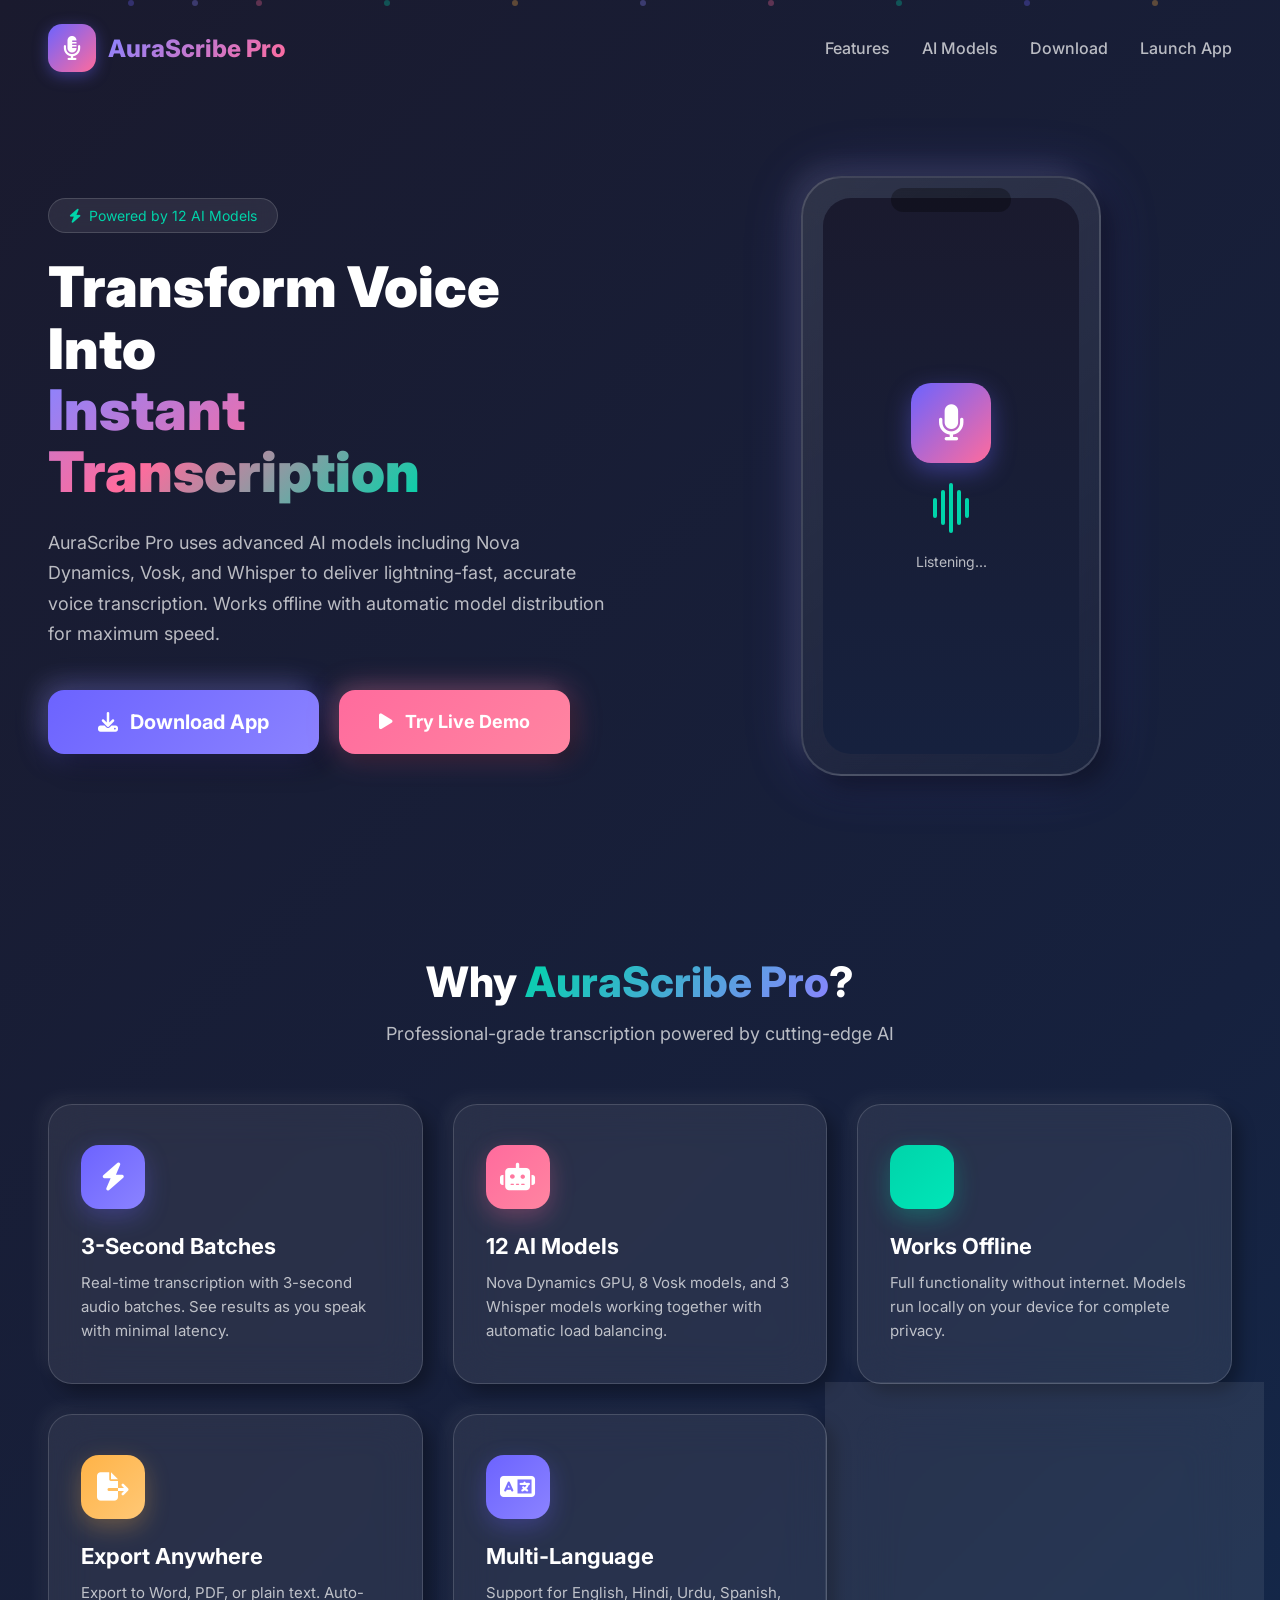
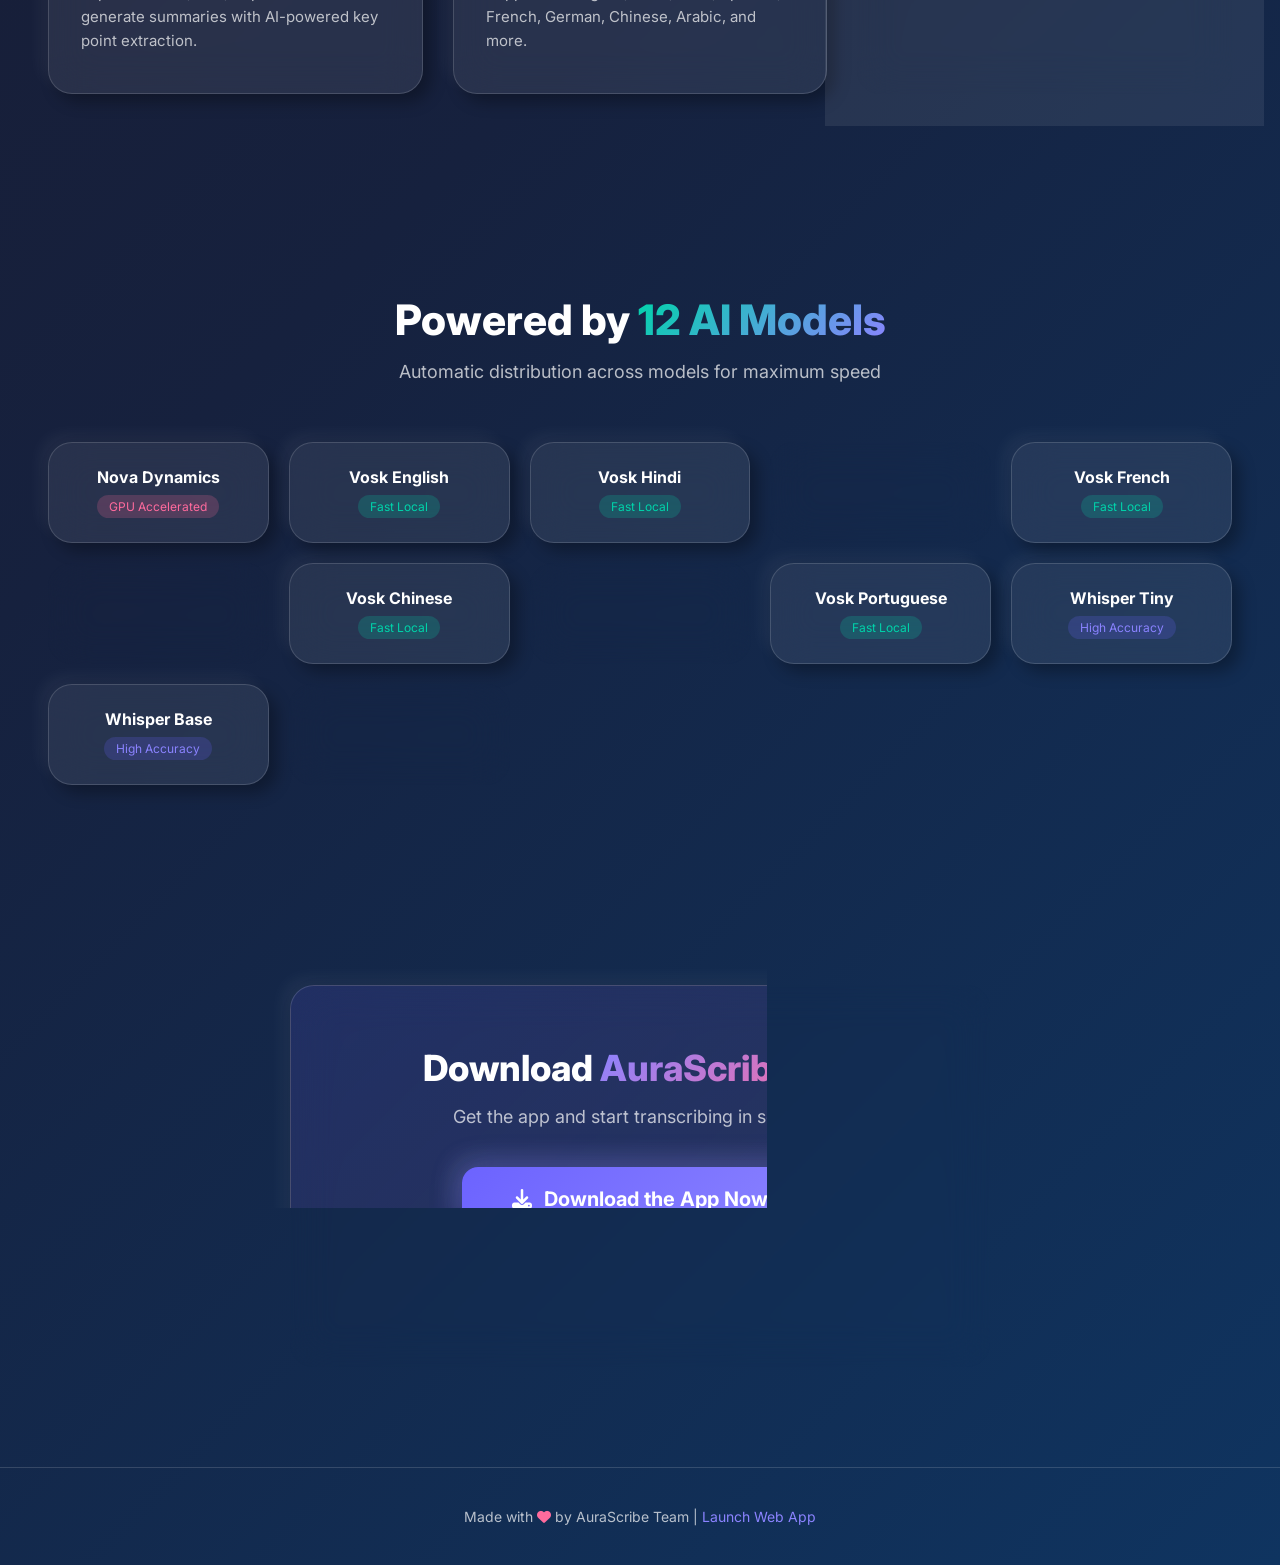
==== static/landing.html @ 9a47b481 "Add Login/Signup system + Landing page + Nova Dynamics API - Created beautiful login/signup page wit" ====
<!DOCTYPE html>
<html lang="en">
<head>
    <meta charset="UTF-8">
    <meta name="viewport" content="width=device-width, initial-scale=1.0">
    <title>AuraScribe Pro - AI Voice Transcriber</title>
    <link rel="preconnect" href="https://fonts.googleapis.com">
    <link rel="preconnect" href="https://fonts.gstatic.com" crossorigin>
    <link href="https://fonts.googleapis.com/css2?family=Inter:wght@300;400;500;600;700;800;900&display=swap" rel="stylesheet">
    <link rel="stylesheet" href="https://cdnjs.cloudflare.com/ajax/libs/font-awesome/6.4.0/css/all.min.css">
    <style>
        :root {
            --primary: #6C63FF;
            --primary-light: #8B83FF;
            --secondary: #FF6B9D;
            --accent: #00D4AA;
            --accent-alt: #FFB347;
            --bg-gradient-1: #1A1A2E;
            --bg-gradient-2: #16213E;
            --bg-gradient-3: #0F3460;
            --glass-bg: rgba(255, 255, 255, 0.08);
            --glass-border: rgba(255, 255, 255, 0.15);
            --text-primary: #FFFFFF;
            --text-secondary: rgba(255, 255, 255, 0.7);
            --neu-shadow: 8px 8px 16px rgba(0, 0, 0, 0.3), -8px -8px 16px rgba(255, 255, 255, 0.05);
            --neu-shadow-lg: 12px 12px 24px rgba(0, 0, 0, 0.4), -12px -12px 24px rgba(255, 255, 255, 0.08);
        }

        * {
            margin: 0;
            padding: 0;
            box-sizing: border-box;
        }

        body {
            font-family: 'Inter', sans-serif;
            background: linear-gradient(135deg, var(--bg-gradient-1) 0%, var(--bg-gradient-2) 50%, var(--bg-gradient-3) 100%);
            min-height: 100vh;
            color: var(--text-primary);
            overflow-x: hidden;
        }

        /* Animated background particles */
        .bg-particles {
            position: fixed;
            top: 0;
            left: 0;
            width: 100%;
            height: 100%;
            pointer-events: none;
            z-index: 0;
            overflow: hidden;
        }

        .particle {
            position: absolute;
            width: 6px;
            height: 6px;
            background: var(--primary);
            border-radius: 50%;
            opacity: 0.3;
            animation: float 15s infinite ease-in-out;
        }

        .particle:nth-child(1) { left: 10%; animation-delay: 0s; background: var(--primary); }
        .particle:nth-child(2) { left: 20%; animation-delay: 2s; background: var(--secondary); }
        .particle:nth-child(3) { left: 30%; animation-delay: 4s; background: var(--accent); }
        .particle:nth-child(4) { left: 40%; animation-delay: 6s; background: var(--accent-alt); }
        .particle:nth-child(5) { left: 50%; animation-delay: 8s; background: var(--primary-light); }
        .particle:nth-child(6) { left: 60%; animation-delay: 10s; background: var(--secondary); }
        .particle:nth-child(7) { left: 70%; animation-delay: 12s; background: var(--accent); }
        .particle:nth-child(8) { left: 80%; animation-delay: 14s; background: var(--primary); }
        .particle:nth-child(9) { left: 90%; animation-delay: 1s; background: var(--accent-alt); }
        .particle:nth-child(10) { left: 15%; animation-delay: 3s; background: var(--primary-light); }

        @keyframes float {
            0%, 100% { transform: translateY(100vh) rotate(0deg); opacity: 0; }
            10% { opacity: 0.3; }
            90% { opacity: 0.3; }
            100% { transform: translateY(-100vh) rotate(720deg); opacity: 0; }
        }

        /* Glassmorphism Card */
        .glass-card {
            background: var(--glass-bg);
            backdrop-filter: blur(20px);
            -webkit-backdrop-filter: blur(20px);
            border: 1px solid var(--glass-border);
            border-radius: 24px;
            box-shadow: var(--neu-shadow);
        }

        /* Neomorphism Button */
        .neu-btn {
            background: linear-gradient(135deg, var(--primary) 0%, var(--primary-light) 100%);
            border: none;
            border-radius: 16px;
            padding: 18px 40px;
            font-size: 18px;
            font-weight: 700;
            color: white;
            cursor: pointer;
            box-shadow: var(--neu-shadow-lg), 0 0 30px rgba(108, 99, 255, 0.4);
            transition: all 0.3s ease;
            text-decoration: none;
            display: inline-flex;
            align-items: center;
            gap: 12px;
        }

        .neu-btn:hover {
            transform: translateY(-4px) scale(1.02);
            box-shadow: var(--neu-shadow-lg), 0 0 50px rgba(108, 99, 255, 0.6);
        }

        .neu-btn:active {
            transform: translateY(2px) scale(0.98);
        }

        .neu-btn-secondary {
            background: linear-gradient(135deg, var(--secondary) 0%, #FF85A1 100%);
            box-shadow: var(--neu-shadow), 0 0 30px rgba(255, 107, 157, 0.4);
        }

        .neu-btn-secondary:hover {
            box-shadow: var(--neu-shadow-lg), 0 0 50px rgba(255, 107, 157, 0.6);
        }

        .neu-btn-accent {
            background: linear-gradient(135deg, var(--accent) 0%, #00E6B8 100%);
            box-shadow: var(--neu-shadow), 0 0 30px rgba(0, 212, 170, 0.4);
        }

        /* Header */
        .header {
            padding: 24px 48px;
            display: flex;
            justify-content: space-between;
            align-items: center;
            position: relative;
            z-index: 10;
        }

        .logo {
            display: flex;
            align-items: center;
            gap: 12px;
        }

        .logo-icon {
            width: 48px;
            height: 48px;
            background: linear-gradient(135deg, var(--primary) 0%, var(--secondary) 100%);
            border-radius: 14px;
            display: flex;
            align-items: center;
            justify-content: center;
            font-size: 24px;
            box-shadow: 0 4px 15px rgba(108, 99, 255, 0.4);
        }

        .logo-text {
            font-size: 24px;
            font-weight: 800;
            background: linear-gradient(135deg, var(--primary-light) 0%, var(--secondary) 100%);
            -webkit-background-clip: text;
            -webkit-text-fill-color: transparent;
            background-clip: text;
        }

        .nav-links {
            display: flex;
            gap: 32px;
        }

        .nav-links a {
            color: var(--text-secondary);
            text-decoration: none;
            font-weight: 500;
            transition: color 0.3s ease;
        }

        .nav-links a:hover {
            color: var(--primary-light);
        }

        /* Hero Section */
        .hero {
            padding: 80px 48px;
            display: flex;
            align-items: center;
            justify-content: space-between;
            gap: 60px;
            position: relative;
            z-index: 10;
        }

        .hero-content {
            flex: 1;
            max-width: 600px;
        }

        .hero-badge {
            display: inline-flex;
            align-items: center;
            gap: 8px;
            background: var(--glass-bg);
            backdrop-filter: blur(10px);
            border: 1px solid var(--glass-border);
            border-radius: 50px;
            padding: 8px 20px;
            font-size: 14px;
            color: var(--accent);
            margin-bottom: 24px;
        }

        .hero-badge i {
            animation: pulse 2s infinite;
        }

        @keyframes pulse {
            0%, 100% { opacity: 1; }
            50% { opacity: 0.5; }
        }

        .hero-title {
            font-size: 56px;
            font-weight: 900;
            line-height: 1.1;
            margin-bottom: 24px;
        }

        .hero-title span {
            background: linear-gradient(135deg, var(--primary-light) 0%, var(--secondary) 50%, var(--accent) 100%);
            -webkit-background-clip: text;
            -webkit-text-fill-color: transparent;
            background-clip: text;
        }

        .hero-description {
            font-size: 18px;
            color: var(--text-secondary);
            line-height: 1.7;
            margin-bottom: 40px;
        }

        .hero-buttons {
            display: flex;
            gap: 20px;
            flex-wrap: wrap;
        }

        .hero-visual {
            flex: 1;
            display: flex;
            justify-content: center;
        }

        .phone-mockup {
            width: 300px;
            height: 600px;
            background: linear-gradient(145deg, rgba(255,255,255,0.1) 0%, rgba(255,255,255,0.02) 100%);
            border-radius: 40px;
            border: 2px solid var(--glass-border);
            box-shadow: var(--neu-shadow-lg), 0 0 60px rgba(108, 99, 255, 0.2);
            padding: 20px;
            position: relative;
            overflow: hidden;
        }

        .phone-mockup::before {
            content: '';
            position: absolute;
            top: 10px;
            left: 50%;
            transform: translateX(-50%);
            width: 120px;
            height: 24px;
            background: rgba(0,0,0,0.3);
            border-radius: 12px;
        }

        .phone-screen {
            width: 100%;
            height: 100%;
            background: linear-gradient(180deg, #1A1A2E 0%, #16213E 100%);
            border-radius: 28px;
            display: flex;
            flex-direction: column;
            align-items: center;
            justify-content: center;
            gap: 20px;
            padding: 40px 20px;
        }

        .phone-icon {
            width: 80px;
            height: 80px;
            background: linear-gradient(135deg, var(--primary) 0%, var(--secondary) 100%);
            border-radius: 20px;
            display: flex;
            align-items: center;
            justify-content: center;
            font-size: 36px;
            box-shadow: 0 8px 24px rgba(108, 99, 255, 0.4);
        }

        .phone-text {
            font-size: 14px;
            color: var(--text-secondary);
            text-align: center;
        }

        .phone-wave {
            display: flex;
            gap: 4px;
            align-items: center;
        }

        .phone-wave span {
            width: 4px;
            background: var(--accent);
            border-radius: 2px;
            animation: wave 1s ease-in-out infinite;
        }

        .phone-wave span:nth-child(1) { height: 20px; animation-delay: 0s; }
        .phone-wave span:nth-child(2) { height: 35px; animation-delay: 0.1s; }
        .phone-wave span:nth-child(3) { height: 50px; animation-delay: 0.2s; }
        .phone-wave span:nth-child(4) { height: 35px; animation-delay: 0.3s; }
        .phone-wave span:nth-child(5) { height: 20px; animation-delay: 0.4s; }

        @keyframes wave {
            0%, 100% { transform: scaleY(1); }
            50% { transform: scaleY(1.5); }
        }

        /* Features Section */
        .features {
            padding: 100px 48px;
            position: relative;
            z-index: 10;
        }

        .section-header {
            text-align: center;
            margin-bottom: 60px;
        }

        .section-title {
            font-size: 42px;
            font-weight: 800;
            margin-bottom: 16px;
        }

        .section-title span {
            background: linear-gradient(135deg, var(--accent) 0%, var(--primary-light) 100%);
            -webkit-background-clip: text;
            -webkit-text-fill-color: transparent;
            background-clip: text;
        }

        .section-subtitle {
            font-size: 18px;
            color: var(--text-secondary);
        }

        .features-grid {
            display: grid;
            grid-template-columns: repeat(auto-fit, minmax(320px, 1fr));
            gap: 30px;
        }

        .feature-card {
            padding: 40px 32px;
            transition: all 0.4s ease;
            position: relative;
            overflow: hidden;
        }

        .feature-card::before {
            content: '';
            position: absolute;
            top: 0;
            left: 0;
            width: 100%;
            height: 4px;
            background: linear-gradient(90deg, var(--primary), var(--secondary), var(--accent));
            transform: scaleX(0);
            transition: transform 0.4s ease;
        }

        .feature-card:hover::before {
            transform: scaleX(1);
        }

        .feature-card:hover {
            transform: translateY(-8px);
            box-shadow: var(--neu-shadow-lg);
        }

        .feature-icon {
            width: 64px;
            height: 64px;
            border-radius: 18px;
            display: flex;
            align-items: center;
            justify-content: center;
            font-size: 28px;
            margin-bottom: 24px;
        }

        .feature-icon.purple { background: linear-gradient(135deg, var(--primary) 0%, var(--primary-light) 100%); box-shadow: 0 8px 24px rgba(108, 99, 255, 0.3); }
        .feature-icon.pink { background: linear-gradient(135deg, var(--secondary) 0%, #FF85A1 100%); box-shadow: 0 8px 24px rgba(255, 107, 157, 0.3); }
        .feature-icon.green { background: linear-gradient(135deg, var(--accent) 0%, #00E6B8 100%); box-shadow: 0 8px 24px rgba(0, 212, 170, 0.3); }
        .feature-icon.orange { background: linear-gradient(135deg, var(--accent-alt) 0%, #FFC876 100%); box-shadow: 0 8px 24px rgba(255, 179, 71, 0.3); }

        .feature-title {
            font-size: 22px;
            font-weight: 700;
            margin-bottom: 12px;
        }

        .feature-description {
            font-size: 15px;
            color: var(--text-secondary);
            line-height: 1.6;
        }

        /* Models Section */
        .models-section {
            padding: 100px 48px;
            position: relative;
            z-index: 10;
        }

        .models-grid {
            display: grid;
            grid-template-columns: repeat(auto-fit, minmax(200px, 1fr));
            gap: 20px;
            margin-top: 40px;
        }

        .model-card {
            padding: 24px;
            text-align: center;
            transition: all 0.3s ease;
        }

        .model-card:hover {
            transform: translateY(-4px);
        }

        .model-name {
            font-size: 16px;
            font-weight: 700;
            margin-bottom: 8px;
        }

        .model-type {
            font-size: 12px;
            color: var(--text-secondary);
            padding: 4px 12px;
            border-radius: 20px;
            display: inline-block;
        }

        .model-type.vosk { background: rgba(0, 212, 170, 0.2); color: var(--accent); }
        .model-type.whisper { background: rgba(108, 99, 255, 0.2); color: var(--primary-light); }
        .model-type.nova { background: rgba(255, 107, 157, 0.2); color: var(--secondary); }

        /* Download Section */
        .download-section {
            padding: 100px 48px;
            text-align: center;
            position: relative;
            z-index: 10;
        }

        .download-card {
            max-width: 700px;
            margin: 0 auto;
            padding: 60px 48px;
            background: linear-gradient(145deg, rgba(108, 99, 255, 0.15) 0%, rgba(255, 107, 157, 0.1) 100%);
            border: 1px solid var(--glass-border);
        }

        .download-title {
            font-size: 36px;
            font-weight: 800;
            margin-bottom: 16px;
        }

        .download-subtitle {
            font-size: 18px;
            color: var(--text-secondary);
            margin-bottom: 40px;
        }

        .download-btn {
            font-size: 20px;
            padding: 20px 50px;
        }

        .download-info {
            margin-top: 24px;
            font-size: 14px;
            color: var(--text-secondary);
        }

        .download-info i {
            color: var(--accent);
            margin-right: 6px;
        }

        /* Footer */
        .footer {
            padding: 40px 48px;
            text-align: center;
            border-top: 1px solid var(--glass-border);
            position: relative;
            z-index: 10;
        }

        .footer-text {
            color: var(--text-secondary);
            font-size: 14px;
        }

        .footer-text a {
            color: var(--primary-light);
            text-decoration: none;
        }

        /* Responsive */
        @media (max-width: 900px) {
            .hero {
                flex-direction: column;
                padding: 40px 24px;
            }

            .hero-title {
                font-size: 36px;
            }

            .phone-mockup {
                width: 240px;
                height: 480px;
            }

            .header {
                padding: 20px 24px;
            }

            .nav-links {
                display: none;
            }

            .features, .models-section, .download-section {
                padding: 60px 24px;
            }
        }
    </style>
</head>
<body>
    <!-- Background Particles -->
    <div class="bg-particles">
        <div class="particle"></div>
        <div class="particle"></div>
        <div class="particle"></div>
        <div class="particle"></div>
        <div class="particle"></div>
        <div class="particle"></div>
        <div class="particle"></div>
        <div class="particle"></div>
        <div class="particle"></div>
        <div class="particle"></div>
    </div>

    <!-- Header -->
    <header class="header">
        <div class="logo">
            <div class="logo-icon">
                <i class="fa-solid fa-microphone-lines"></i>
            </div>
            <span class="logo-text">AuraScribe Pro</span>
        </div>
        <nav class="nav-links">
            <a href="#features">Features</a>
            <a href="#models">AI Models</a>
            <a href="#download">Download</a>
            <a href="http://ai-transcriber.britsync.co.uk" target="_blank">Launch App</a>
        </nav>
    </header>

    <!-- Hero Section -->
    <section class="hero">
        <div class="hero-content">
            <div class="hero-badge">
                <i class="fa-solid fa-bolt"></i>
                Powered by 12 AI Models
            </div>
            <h1 class="hero-title">
                Transform Voice Into<br>
                <span>Instant Transcription</span>
            </h1>
            <p class="hero-description">
                AuraScribe Pro uses advanced AI models including Nova Dynamics, Vosk, and Whisper 
                to deliver lightning-fast, accurate voice transcription. Works offline with 
                automatic model distribution for maximum speed.
            </p>
            <div class="hero-buttons">
                <a href="app-debug.apk" download class="neu-btn download-btn">
                    <i class="fa-solid fa-download"></i>
                    Download App
                </a>
                <a href="http://ai-transcriber.britsync.co.uk" target="_blank" class="neu-btn neu-btn-secondary">
                    <i class="fa-solid fa-play"></i>
                    Try Live Demo
                </a>
            </div>
        </div>
        <div class="hero-visual">
            <div class="phone-mockup glass-card">
                <div class="phone-screen">
                    <div class="phone-icon">
                        <i class="fa-solid fa-microphone"></i>
                    </div>
                    <div class="phone-wave">
                        <span></span>
                        <span></span>
                        <span></span>
                        <span></span>
                        <span></span>
                    </div>
                    <p class="phone-text">Listening...</p>
                </div>
            </div>
        </div>
    </section>

    <!-- Features Section -->
    <section class="features" id="features">
        <div class="section-header">
            <h2 class="section-title">Why <span>AuraScribe Pro</span>?</h2>
            <p class="section-subtitle">Professional-grade transcription powered by cutting-edge AI</p>
        </div>
        <div class="features-grid">
            <div class="feature-card glass-card">
                <div class="feature-icon purple">
                    <i class="fa-solid fa-bolt"></i>
                </div>
                <h3 class="feature-title">3-Second Batches</h3>
                <p class="feature-description">
                    Real-time transcription with 3-second audio batches. 
                    See results as you speak with minimal latency.
                </p>
            </div>
            <div class="feature-card glass-card">
                <div class="feature-icon pink">
                    <i class="fa-solid fa-robot"></i>
                </div>
                <h3 class="feature-title">12 AI Models</h3>
                <p class="feature-description">
                    Nova Dynamics GPU, 8 Vosk models, and 3 Whisper models 
                    working together with automatic load balancing.
                </p>
            </div>
            <div class="feature-card glass-card">
                <div class="feature-icon green">
                    <i class="fa-solid fa-wifi-slash"></i>
                </div>
                <h3 class="feature-title">Works Offline</h3>
                <p class="feature-description">
                    Full functionality without internet. Models run locally 
                    on your device for complete privacy.
                </p>
            </div>
            <div class="feature-card glass-card">
                <div class="feature-icon orange">
                    <i class="fa-solid fa-file-export"></i>
                </div>
                <h3 class="feature-title">Export Anywhere</h3>
                <p class="feature-description">
                    Export to Word, PDF, or plain text. Auto-generate 
                    summaries with AI-powered key point extraction.
                </p>
            </div>
            <div class="feature-card glass-card">
                <div class="feature-icon purple">
                    <i class="fa-solid fa-language"></i>
                </div>
                <h3 class="feature-title">Multi-Language</h3>
                <p class="feature-description">
                    Support for English, Hindi, Urdu, Spanish, French, 
                    German, Chinese, Arabic, and more.
                </p>
            </div>
            <div class="feature-card glass-card">
                <div class="feature-icon green">
                    <i class="fa-solid fa-shield-halved"></i>
                </div>
                <h3 class="feature-title">100% Secure</h3>
                <p class="feature-description">
                    All processing happens locally. Your audio never leaves 
                    your device. Complete privacy guaranteed.
                </p>
            </div>
        </div>
    </section>

    <!-- Models Section -->
    <section class="models-section" id="models">
        <div class="section-header">
            <h2 class="section-title">Powered by <span>12 AI Models</span></h2>
            <p class="section-subtitle">Automatic distribution across models for maximum speed</p>
        </div>
        <div class="models-grid">
            <div class="model-card glass-card">
                <div class="model-name">Nova Dynamics</div>
                <span class="model-type nova">GPU Accelerated</span>
            </div>
            <div class="model-card glass-card">
                <div class="model-name">Vosk English</div>
                <span class="model-type vosk">Fast Local</span>
            </div>
            <div class="model-card glass-card">
                <div class="model-name">Vosk Hindi</div>
                <span class="model-type vosk">Fast Local</span>
            </div>
            <div class="model-card glass-card">
                <div class="model-name">Vosk Spanish</div>
                <span class="model-type vosk">Fast Local</span>
            </div>
            <div class="model-card glass-card">
                <div class="model-name">Vosk French</div>
                <span class="model-type vosk">Fast Local</span>
            </div>
            <div class="model-card glass-card">
                <div class="model-name">Vosk German</div>
                <span class="model-type vosk">Fast Local</span>
            </div>
            <div class="model-card glass-card">
                <div class="model-name">Vosk Chinese</div>
                <span class="model-type vosk">Fast Local</span>
            </div>
            <div class="model-card glass-card">
                <div class="model-name">Vosk Arabic</div>
                <span class="model-type vosk">Fast Local</span>
            </div>
            <div class="model-card glass-card">
                <div class="model-name">Vosk Portuguese</div>
                <span class="model-type vosk">Fast Local</span>
            </div>
            <div class="model-card glass-card">
                <div class="model-name">Whisper Tiny</div>
                <span class="model-type whisper">High Accuracy</span>
            </div>
            <div class="model-card glass-card">
                <div class="model-name">Whisper Base</div>
                <span class="model-type whisper">High Accuracy</span>
            </div>
            <div class="model-card glass-card">
                <div class="model-name">Whisper Small</div>
                <span class="model-type whisper">High Accuracy</span>
            </div>
        </div>
    </section>

    <!-- Download Section -->
    <section class="download-section" id="download">
        <div class="download-card glass-card">
            <h2 class="download-title">Download <span style="background: linear-gradient(135deg, var(--primary-light), var(--secondary)); -webkit-background-clip: text; -webkit-text-fill-color: transparent;">AuraScribe Pro</span></h2>
            <p class="download-subtitle">Get the app and start transcribing in seconds</p>
            <a href="app-debug.apk" download class="neu-btn download-btn">
                <i class="fa-solid fa-download"></i>
                Download the App Now
            </a>
            <div class="download-info">
                <p><i class="fa-solid fa-check-circle"></i> Free forever</p>
                <p><i class="fa-solid fa-check-circle"></i> No ads, no tracking</p>
                <p><i class="fa-solid fa-check-circle"></i> Works offline</p>
            </div>
        </div>
    </section>

    <!-- Footer -->
    <footer class="footer">
        <p class="footer-text">
            Made with <i class="fa-solid fa-heart" style="color: var(--secondary);"></i> by AuraScribe Team |
            <a href="http://ai-transcriber.britsync.co.uk" target="_blank">Launch Web App</a>
        </p>
    </footer>
</body>
</html>
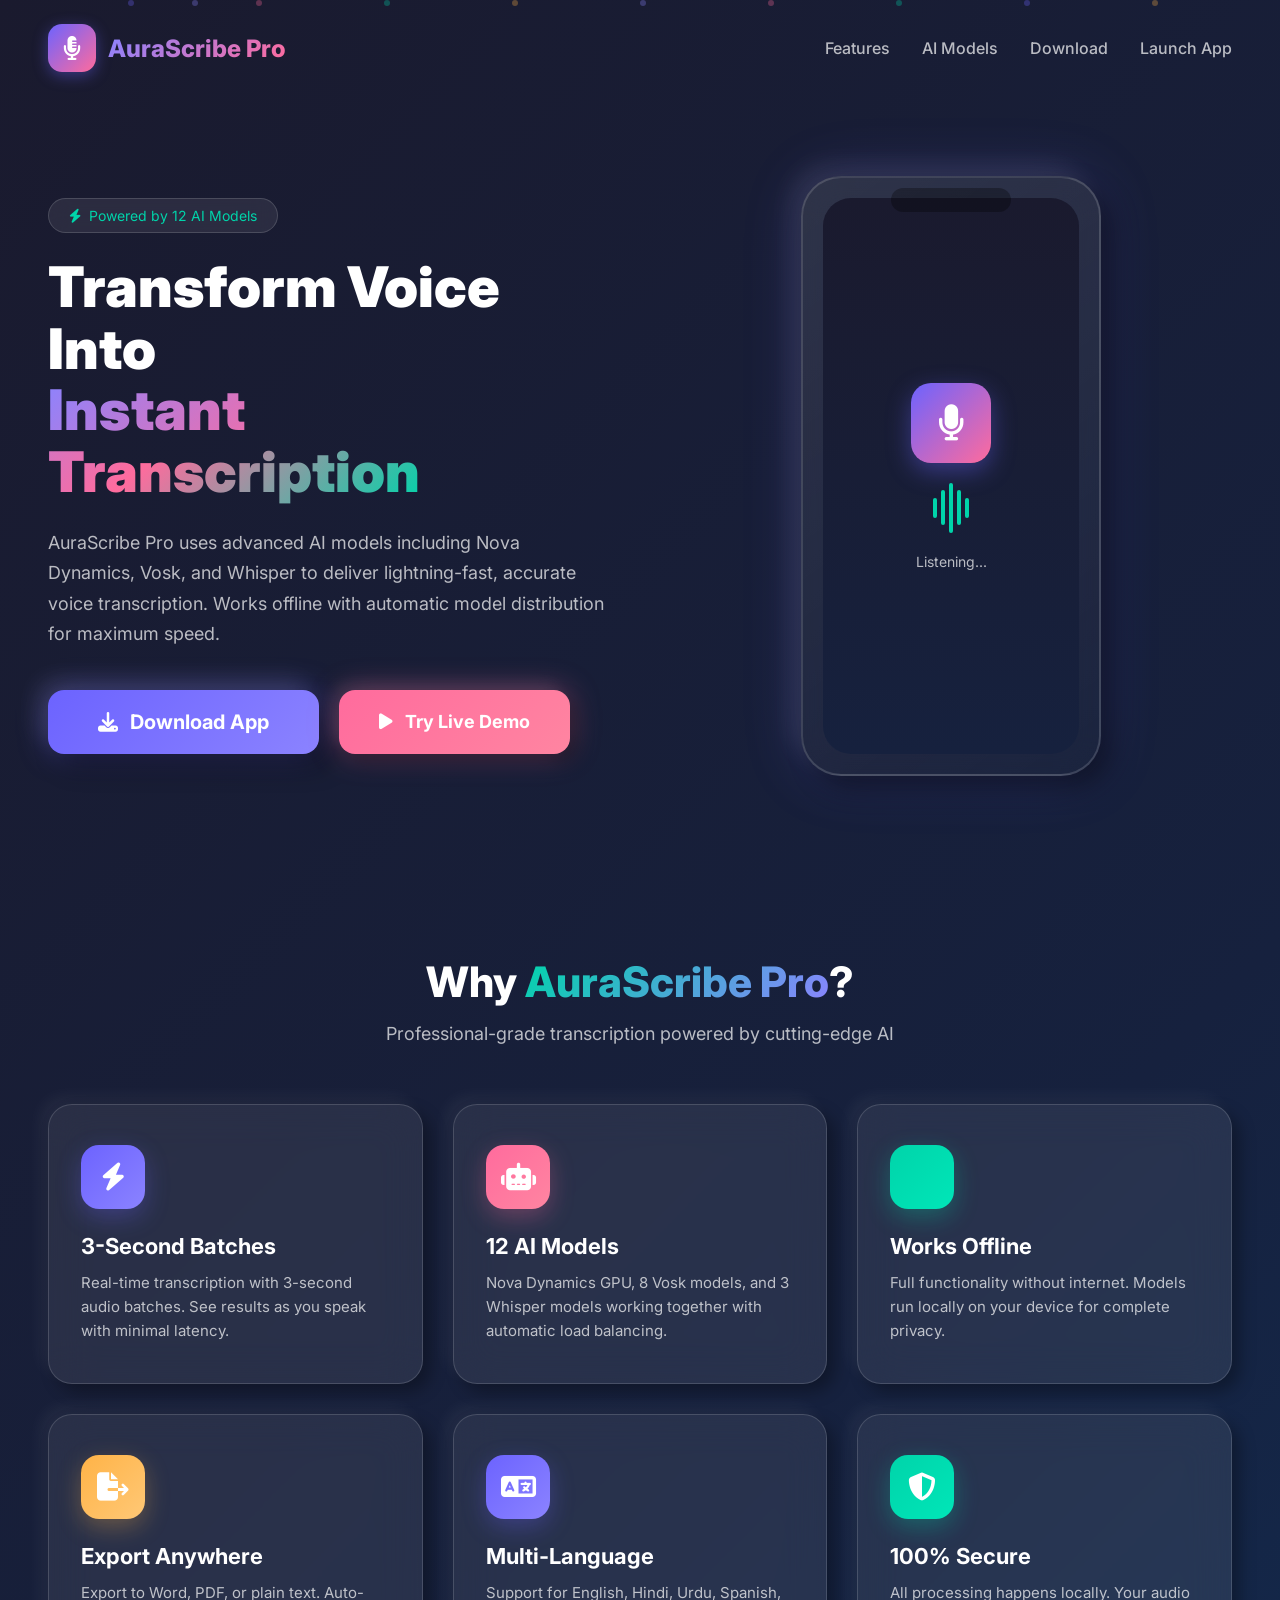
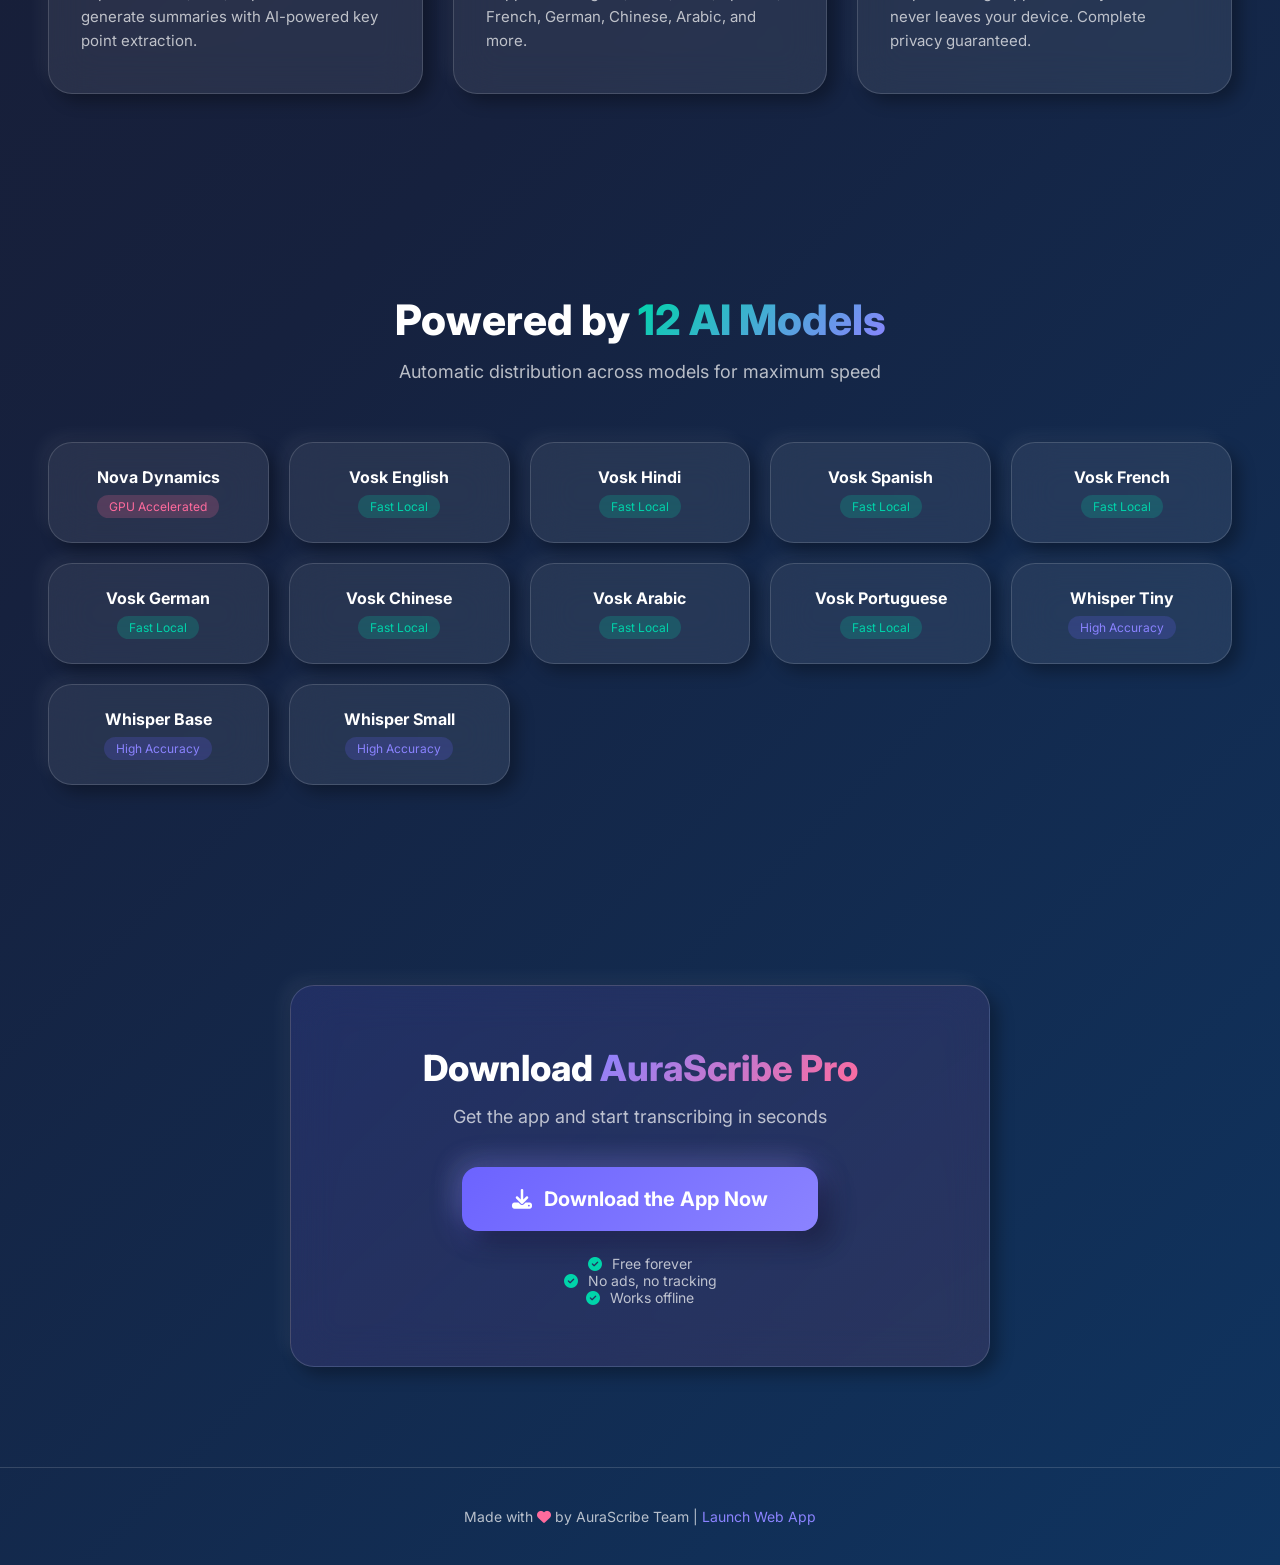
==== commit c1d8648d: "Fix Nova Dynamics JSON error + Logout button + Landing page first - Fixed json.loads_module.loads() " ====
--- a/static/landing.html
+++ b/static/landing.html
@@ -610,7 +610,7 @@
                 automatic model distribution for maximum speed.
             </p>
             <div class="hero-buttons">
-                <a href="app-debug.apk" download class="neu-btn download-btn">
+                <a href="/download-apk" class="neu-btn download-btn">
                     <i class="fa-solid fa-download"></i>
                     Download App
                 </a>
@@ -772,7 +772,7 @@
         <div class="download-card glass-card">
             <h2 class="download-title">Download <span style="background: linear-gradient(135deg, var(--primary-light), var(--secondary)); -webkit-background-clip: text; -webkit-text-fill-color: transparent;">AuraScribe Pro</span></h2>
             <p class="download-subtitle">Get the app and start transcribing in seconds</p>
-            <a href="app-debug.apk" download class="neu-btn download-btn">
+            <a href="/download-apk" class="neu-btn download-btn">
                 <i class="fa-solid fa-download"></i>
                 Download the App Now
             </a>
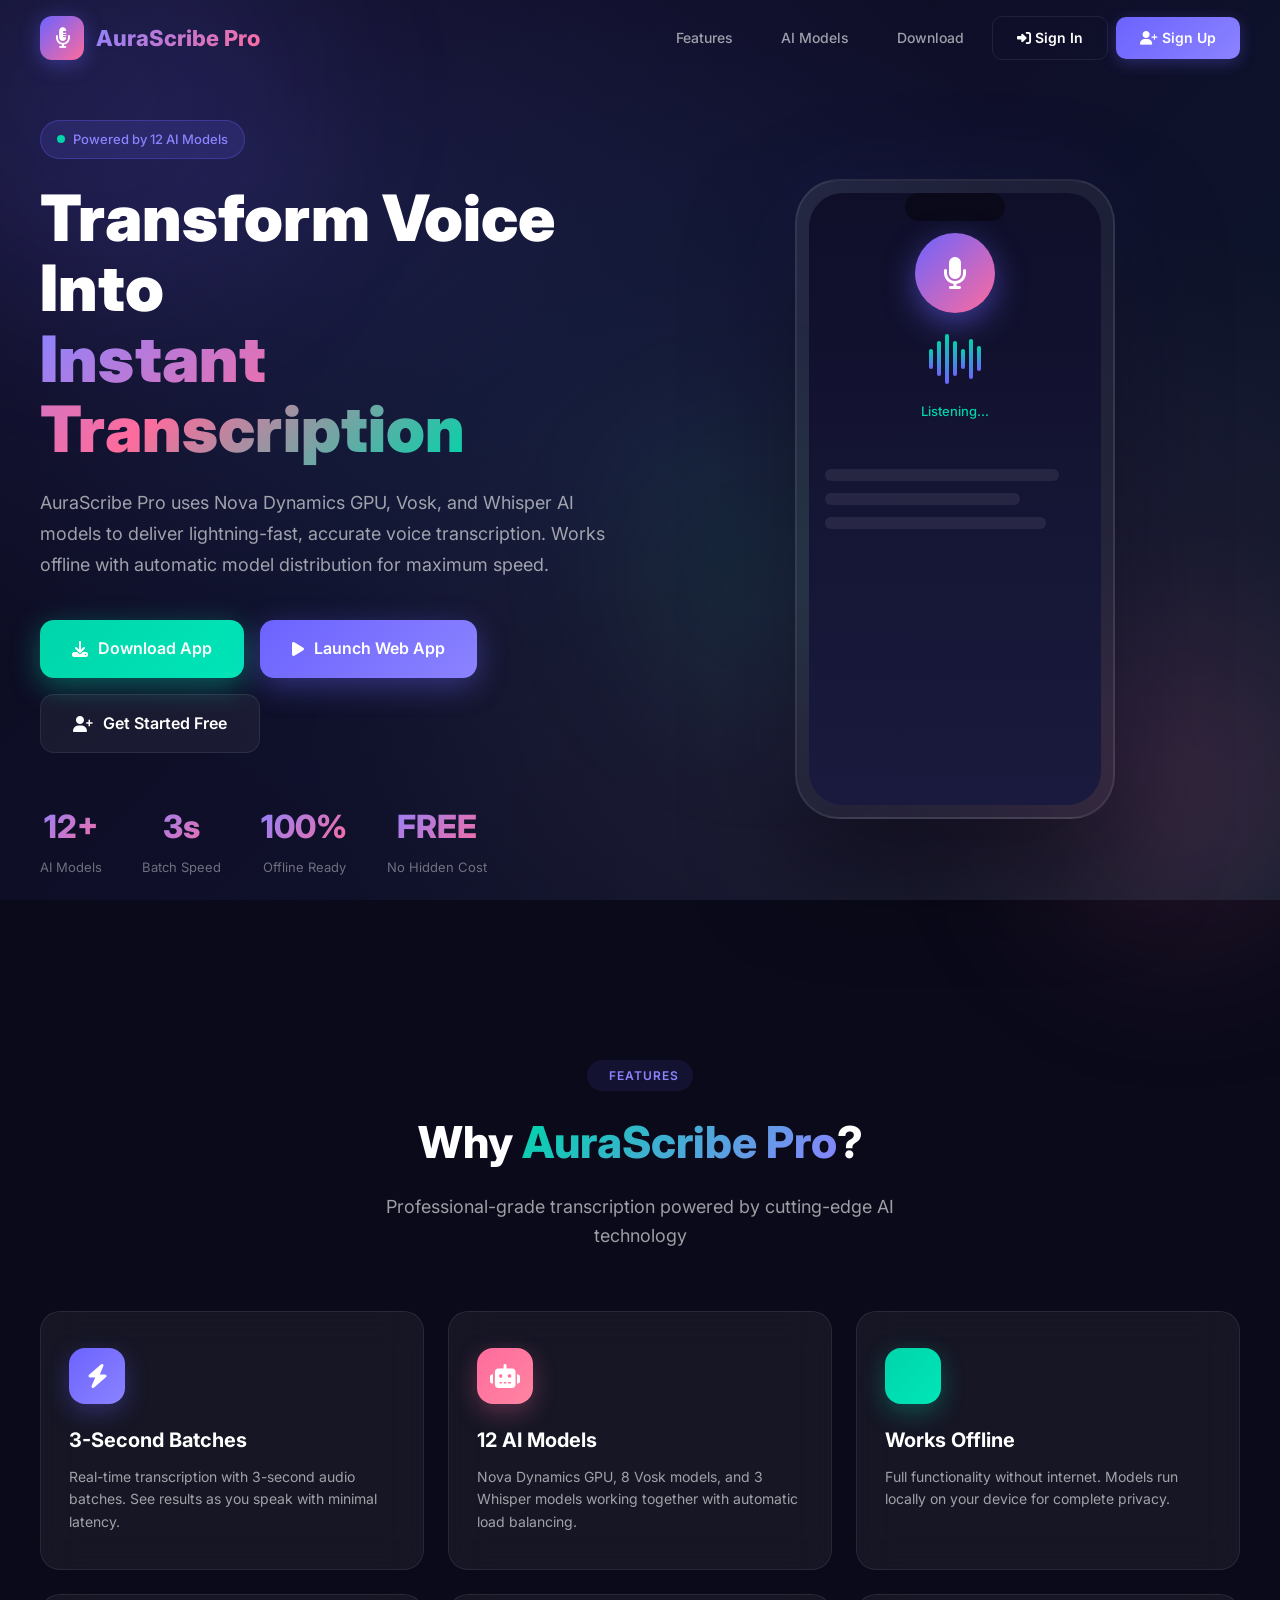
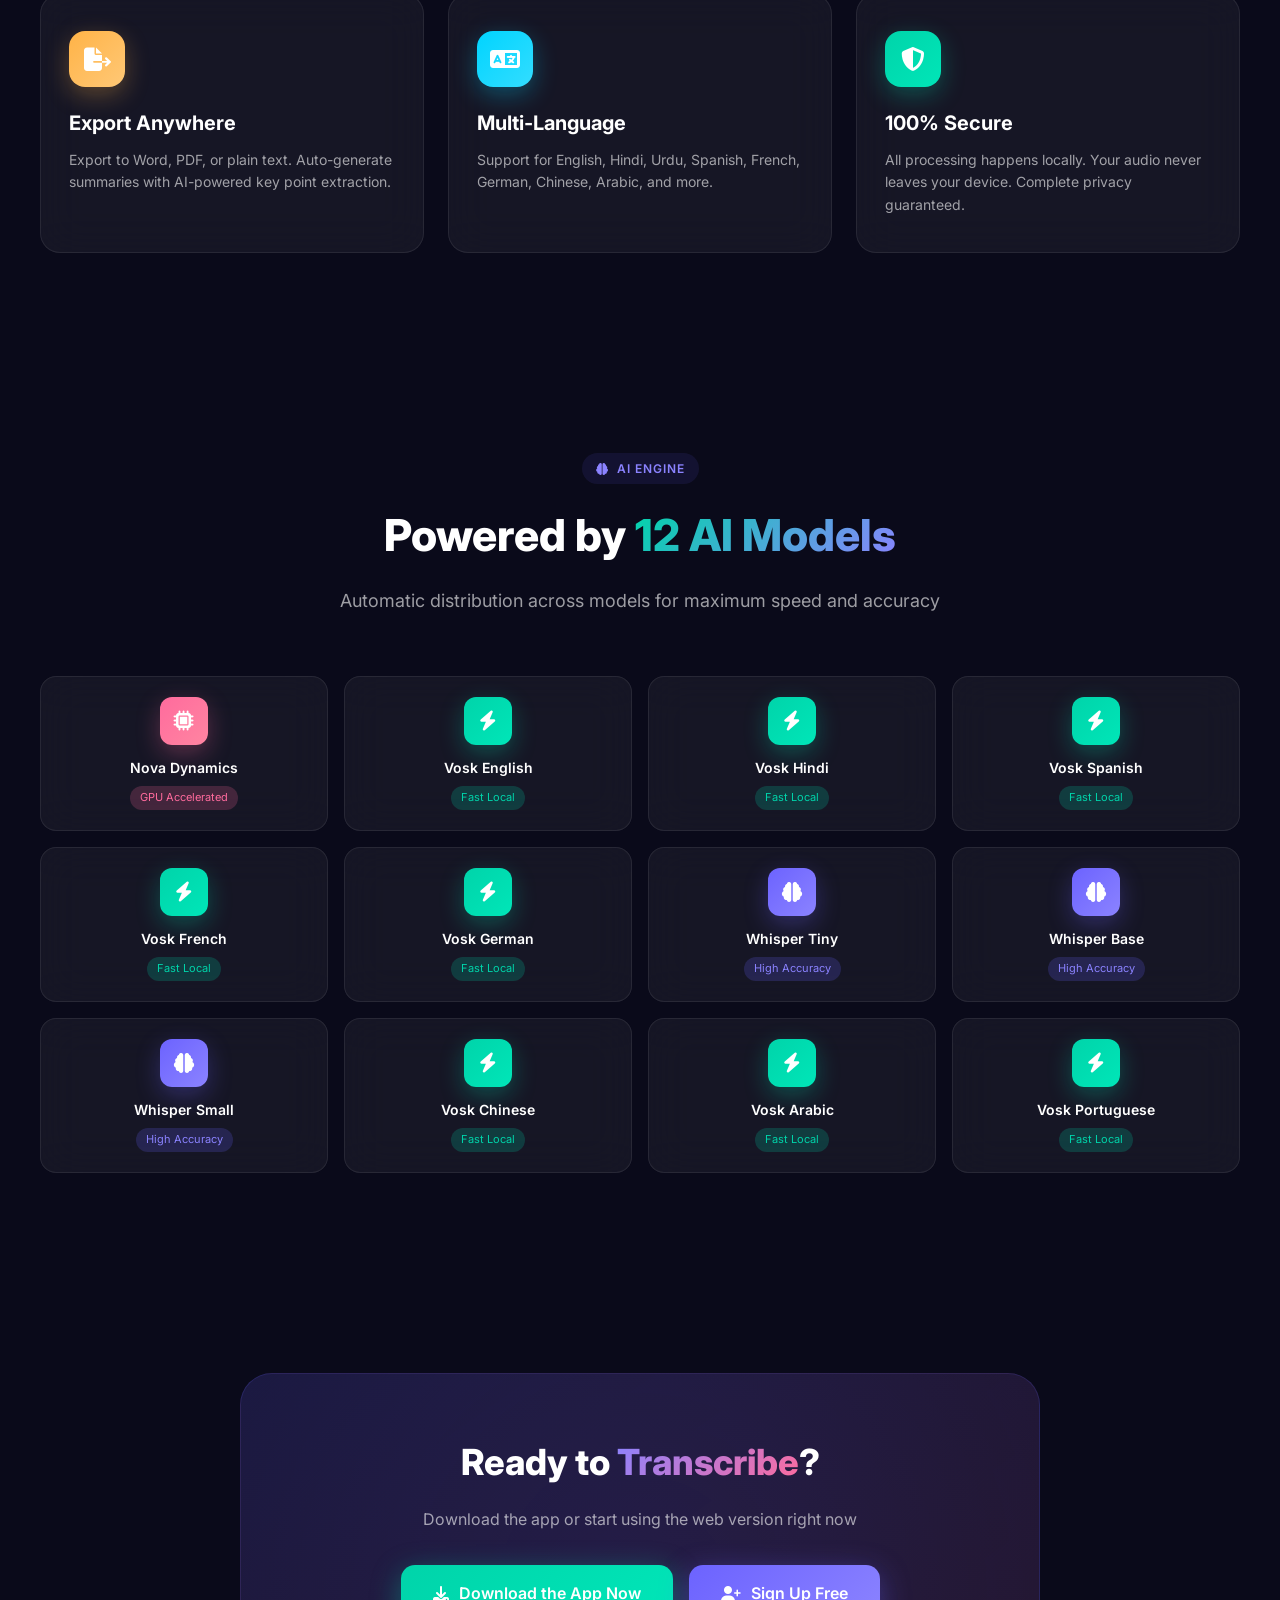
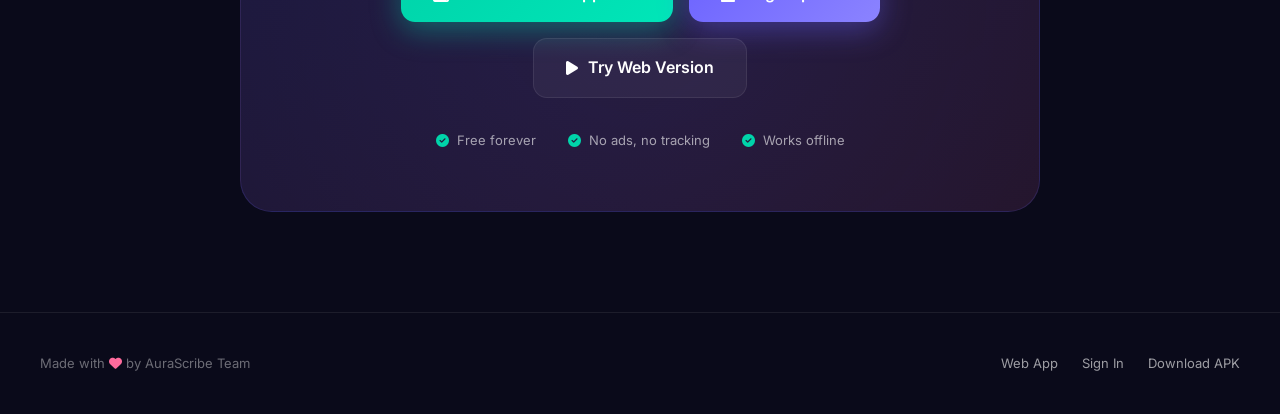
==== commit 90383f99: "Revamped landing page with Sign In/Sign Up buttons - Complete UI redesign with glassmorphism + neomo" ====
--- a/static/landing.html
+++ b/static/landing.html
@@ -12,334 +12,475 @@
         :root {
             --primary: #6C63FF;
             --primary-light: #8B83FF;
+            --primary-dark: #5A52D5;
             --secondary: #FF6B9D;
+            --secondary-light: #FF85A1;
             --accent: #00D4AA;
-            --accent-alt: #FFB347;
-            --bg-gradient-1: #1A1A2E;
-            --bg-gradient-2: #16213E;
-            --bg-gradient-3: #0F3460;
-            --glass-bg: rgba(255, 255, 255, 0.08);
-            --glass-border: rgba(255, 255, 255, 0.15);
+            --accent-light: #00E6B8;
+            --orange: #FFB347;
+            --orange-light: #FFC876;
+            --cyan: #00D4FF;
+            --pink: #FF6B9D;
+            --bg-dark: #0A0A1A;
+            --bg-card: rgba(255, 255, 255, 0.05);
+            --glass-border: rgba(255, 255, 255, 0.08);
             --text-primary: #FFFFFF;
-            --text-secondary: rgba(255, 255, 255, 0.7);
-            --neu-shadow: 8px 8px 16px rgba(0, 0, 0, 0.3), -8px -8px 16px rgba(255, 255, 255, 0.05);
-            --neu-shadow-lg: 12px 12px 24px rgba(0, 0, 0, 0.4), -12px -12px 24px rgba(255, 255, 255, 0.08);
-        }
-
-        * {
-            margin: 0;
-            padding: 0;
-            box-sizing: border-box;
-        }
+            --text-secondary: rgba(255, 255, 255, 0.6);
+            --text-muted: rgba(255, 255, 255, 0.4);
+        }
+
+        * { margin: 0; padding: 0; box-sizing: border-box; }
+
+        html { scroll-behavior: smooth; }
 
         body {
             font-family: 'Inter', sans-serif;
-            background: linear-gradient(135deg, var(--bg-gradient-1) 0%, var(--bg-gradient-2) 50%, var(--bg-gradient-3) 100%);
-            min-height: 100vh;
+            background: var(--bg-dark);
             color: var(--text-primary);
             overflow-x: hidden;
-        }
-
-        /* Animated background particles */
-        .bg-particles {
+            line-height: 1.6;
+        }
+
+        /* ==================== ANIMATED BACKGROUND ==================== */
+        .bg-gradient {
             position: fixed;
             top: 0;
             left: 0;
             width: 100%;
             height: 100%;
-            pointer-events: none;
-            z-index: 0;
-            overflow: hidden;
-        }
-
-        .particle {
-            position: absolute;
-            width: 6px;
-            height: 6px;
-            background: var(--primary);
+            z-index: -1;
+            background: 
+                radial-gradient(ellipse at 20% 20%, rgba(108, 99, 255, 0.15) 0%, transparent 50%),
+                radial-gradient(ellipse at 80% 80%, rgba(255, 107, 157, 0.1) 0%, transparent 50%),
+                radial-gradient(ellipse at 50% 50%, rgba(0, 212, 170, 0.05) 0%, transparent 70%),
+                linear-gradient(135deg, #0A0A1A 0%, #0F0F2A 50%, #0A1A2A 100%);
+        }
+
+        .floating-orb {
+            position: fixed;
             border-radius: 50%;
-            opacity: 0.3;
-            animation: float 15s infinite ease-in-out;
-        }
-
-        .particle:nth-child(1) { left: 10%; animation-delay: 0s; background: var(--primary); }
-        .particle:nth-child(2) { left: 20%; animation-delay: 2s; background: var(--secondary); }
-        .particle:nth-child(3) { left: 30%; animation-delay: 4s; background: var(--accent); }
-        .particle:nth-child(4) { left: 40%; animation-delay: 6s; background: var(--accent-alt); }
-        .particle:nth-child(5) { left: 50%; animation-delay: 8s; background: var(--primary-light); }
-        .particle:nth-child(6) { left: 60%; animation-delay: 10s; background: var(--secondary); }
-        .particle:nth-child(7) { left: 70%; animation-delay: 12s; background: var(--accent); }
-        .particle:nth-child(8) { left: 80%; animation-delay: 14s; background: var(--primary); }
-        .particle:nth-child(9) { left: 90%; animation-delay: 1s; background: var(--accent-alt); }
-        .particle:nth-child(10) { left: 15%; animation-delay: 3s; background: var(--primary-light); }
+            filter: blur(80px);
+            animation: float 20s infinite ease-in-out;
+            z-index: -1;
+        }
+
+        .orb-1 { width: 400px; height: 400px; background: rgba(108, 99, 255, 0.12); top: -100px; left: -100px; animation-delay: 0s; }
+        .orb-2 { width: 300px; height: 300px; background: rgba(255, 107, 157, 0.1); bottom: -50px; right: -50px; animation-delay: 5s; }
+        .orb-3 { width: 250px; height: 250px; background: rgba(0, 212, 170, 0.08); top: 50%; left: 50%; animation-delay: 10s; }
 
         @keyframes float {
-            0%, 100% { transform: translateY(100vh) rotate(0deg); opacity: 0; }
-            10% { opacity: 0.3; }
-            90% { opacity: 0.3; }
-            100% { transform: translateY(-100vh) rotate(720deg); opacity: 0; }
-        }
-
-        /* Glassmorphism Card */
-        .glass-card {
-            background: var(--glass-bg);
+            0%, 100% { transform: translate(0, 0) scale(1); }
+            25% { transform: translate(30px, -30px) scale(1.05); }
+            50% { transform: translate(-20px, 20px) scale(0.95); }
+            75% { transform: translate(20px, 10px) scale(1.02); }
+        }
+
+        /* ==================== GLASSMORPHISM ==================== */
+        .glass {
+            background: var(--bg-card);
             backdrop-filter: blur(20px);
             -webkit-backdrop-filter: blur(20px);
             border: 1px solid var(--glass-border);
-            border-radius: 24px;
-            box-shadow: var(--neu-shadow);
-        }
-
-        /* Neomorphism Button */
-        .neu-btn {
-            background: linear-gradient(135deg, var(--primary) 0%, var(--primary-light) 100%);
-            border: none;
-            border-radius: 16px;
-            padding: 18px 40px;
-            font-size: 18px;
-            font-weight: 700;
+        }
+
+        .glass-strong {
+            background: rgba(255, 255, 255, 0.08);
+            backdrop-filter: blur(30px);
+            -webkit-backdrop-filter: blur(30px);
+            border: 1px solid rgba(255, 255, 255, 0.12);
+        }
+
+        /* ==================== HEADER ==================== */
+        .header {
+            position: fixed;
+            top: 0;
+            left: 0;
+            right: 0;
+            z-index: 1000;
+            padding: 16px 40px;
+            display: flex;
+            justify-content: space-between;
+            align-items: center;
+            transition: all 0.3s ease;
+        }
+
+        .header.scrolled {
+            background: rgba(10, 10, 26, 0.9);
+            backdrop-filter: blur(20px);
+            border-bottom: 1px solid var(--glass-border);
+        }
+
+        .logo {
+            display: flex;
+            align-items: center;
+            gap: 12px;
+            text-decoration: none;
+        }
+
+        .logo-icon {
+            width: 44px;
+            height: 44px;
+            background: linear-gradient(135deg, var(--primary) 0%, var(--secondary) 100%);
+            border-radius: 12px;
+            display: flex;
+            align-items: center;
+            justify-content: center;
+            font-size: 20px;
             color: white;
-            cursor: pointer;
-            box-shadow: var(--neu-shadow-lg), 0 0 30px rgba(108, 99, 255, 0.4);
-            transition: all 0.3s ease;
-            text-decoration: none;
-            display: inline-flex;
-            align-items: center;
-            gap: 12px;
-        }
-
-        .neu-btn:hover {
-            transform: translateY(-4px) scale(1.02);
-            box-shadow: var(--neu-shadow-lg), 0 0 50px rgba(108, 99, 255, 0.6);
-        }
-
-        .neu-btn:active {
-            transform: translateY(2px) scale(0.98);
-        }
-
-        .neu-btn-secondary {
-            background: linear-gradient(135deg, var(--secondary) 0%, #FF85A1 100%);
-            box-shadow: var(--neu-shadow), 0 0 30px rgba(255, 107, 157, 0.4);
-        }
-
-        .neu-btn-secondary:hover {
-            box-shadow: var(--neu-shadow-lg), 0 0 50px rgba(255, 107, 157, 0.6);
-        }
-
-        .neu-btn-accent {
-            background: linear-gradient(135deg, var(--accent) 0%, #00E6B8 100%);
-            box-shadow: var(--neu-shadow), 0 0 30px rgba(0, 212, 170, 0.4);
-        }
-
-        /* Header */
-        .header {
-            padding: 24px 48px;
-            display: flex;
-            justify-content: space-between;
-            align-items: center;
-            position: relative;
-            z-index: 10;
-        }
-
-        .logo {
-            display: flex;
-            align-items: center;
-            gap: 12px;
-        }
-
-        .logo-icon {
-            width: 48px;
-            height: 48px;
-            background: linear-gradient(135deg, var(--primary) 0%, var(--secondary) 100%);
-            border-radius: 14px;
-            display: flex;
-            align-items: center;
-            justify-content: center;
-            font-size: 24px;
-            box-shadow: 0 4px 15px rgba(108, 99, 255, 0.4);
+            box-shadow: 0 4px 20px rgba(108, 99, 255, 0.4);
         }
 
         .logo-text {
-            font-size: 24px;
+            font-size: 22px;
             font-weight: 800;
             background: linear-gradient(135deg, var(--primary-light) 0%, var(--secondary) 100%);
             -webkit-background-clip: text;
             -webkit-text-fill-color: transparent;
-            background-clip: text;
-        }
-
-        .nav-links {
-            display: flex;
-            gap: 32px;
-        }
-
-        .nav-links a {
+        }
+
+        .nav {
+            display: flex;
+            align-items: center;
+            gap: 8px;
+        }
+
+        .nav-link {
+            padding: 10px 20px;
             color: var(--text-secondary);
             text-decoration: none;
+            font-size: 14px;
             font-weight: 500;
-            transition: color 0.3s ease;
-        }
-
-        .nav-links a:hover {
-            color: var(--primary-light);
-        }
-
-        /* Hero Section */
+            border-radius: 10px;
+            transition: all 0.3s ease;
+        }
+
+        .nav-link:hover {
+            color: var(--text-primary);
+            background: rgba(255, 255, 255, 0.05);
+        }
+
+        .nav-btn {
+            padding: 10px 24px;
+            border-radius: 10px;
+            font-size: 14px;
+            font-weight: 600;
+            text-decoration: none;
+            transition: all 0.3s ease;
+            cursor: pointer;
+            border: none;
+        }
+
+        .nav-btn-outline {
+            background: transparent;
+            border: 1px solid var(--glass-border);
+            color: var(--text-primary);
+        }
+
+        .nav-btn-outline:hover {
+            background: rgba(255, 255, 255, 0.05);
+            border-color: var(--primary);
+        }
+
+        .nav-btn-primary {
+            background: linear-gradient(135deg, var(--primary) 0%, var(--primary-light) 100%);
+            color: white;
+            box-shadow: 0 4px 15px rgba(108, 99, 255, 0.3);
+        }
+
+        .nav-btn-primary:hover {
+            transform: translateY(-2px);
+            box-shadow: 0 6px 20px rgba(108, 99, 255, 0.4);
+        }
+
+        /* ==================== HERO SECTION ==================== */
         .hero {
-            padding: 80px 48px;
-            display: flex;
-            align-items: center;
-            justify-content: space-between;
+            min-height: 100vh;
+            display: flex;
+            align-items: center;
+            padding: 120px 40px 80px;
             gap: 60px;
-            position: relative;
-            z-index: 10;
+            max-width: 1400px;
+            margin: 0 auto;
         }
 
         .hero-content {
             flex: 1;
-            max-width: 600px;
+            max-width: 650px;
         }
 
         .hero-badge {
             display: inline-flex;
             align-items: center;
             gap: 8px;
-            background: var(--glass-bg);
-            backdrop-filter: blur(10px);
-            border: 1px solid var(--glass-border);
+            padding: 8px 16px;
+            background: rgba(108, 99, 255, 0.15);
+            border: 1px solid rgba(108, 99, 255, 0.3);
             border-radius: 50px;
-            padding: 8px 20px;
-            font-size: 14px;
-            color: var(--accent);
+            font-size: 13px;
+            font-weight: 500;
+            color: var(--primary-light);
             margin-bottom: 24px;
-        }
-
-        .hero-badge i {
+            animation: fadeInUp 0.6s ease;
+        }
+
+        .hero-badge .dot {
+            width: 8px;
+            height: 8px;
+            background: var(--accent);
+            border-radius: 50%;
             animation: pulse 2s infinite;
         }
 
         @keyframes pulse {
-            0%, 100% { opacity: 1; }
-            50% { opacity: 0.5; }
+            0%, 100% { opacity: 1; transform: scale(1); }
+            50% { opacity: 0.5; transform: scale(1.2); }
         }
 
         .hero-title {
-            font-size: 56px;
+            font-size: 64px;
             font-weight: 900;
             line-height: 1.1;
             margin-bottom: 24px;
-        }
-
-        .hero-title span {
+            animation: fadeInUp 0.6s ease 0.1s both;
+        }
+
+        .hero-title .gradient {
             background: linear-gradient(135deg, var(--primary-light) 0%, var(--secondary) 50%, var(--accent) 100%);
             -webkit-background-clip: text;
             -webkit-text-fill-color: transparent;
             background-clip: text;
         }
 
-        .hero-description {
+        .hero-desc {
             font-size: 18px;
             color: var(--text-secondary);
             line-height: 1.7;
             margin-bottom: 40px;
+            animation: fadeInUp 0.6s ease 0.2s both;
         }
 
         .hero-buttons {
             display: flex;
-            gap: 20px;
+            gap: 16px;
             flex-wrap: wrap;
-        }
-
+            animation: fadeInUp 0.6s ease 0.3s both;
+        }
+
+        .btn {
+            padding: 16px 32px;
+            border-radius: 14px;
+            font-size: 16px;
+            font-weight: 600;
+            text-decoration: none;
+            display: inline-flex;
+            align-items: center;
+            gap: 10px;
+            transition: all 0.3s ease;
+            cursor: pointer;
+            border: none;
+        }
+
+        .btn-primary {
+            background: linear-gradient(135deg, var(--primary) 0%, var(--primary-light) 100%);
+            color: white;
+            box-shadow: 0 8px 30px rgba(108, 99, 255, 0.4);
+        }
+
+        .btn-primary:hover {
+            transform: translateY(-3px);
+            box-shadow: 0 12px 40px rgba(108, 99, 255, 0.5);
+        }
+
+        .btn-secondary {
+            background: rgba(255, 255, 255, 0.05);
+            border: 1px solid var(--glass-border);
+            color: var(--text-primary);
+        }
+
+        .btn-secondary:hover {
+            background: rgba(255, 255, 255, 0.1);
+            border-color: var(--primary);
+        }
+
+        .btn-download {
+            background: linear-gradient(135deg, var(--accent) 0%, var(--accent-light) 100%);
+            color: white;
+            box-shadow: 0 8px 30px rgba(0, 212, 170, 0.4);
+        }
+
+        .btn-download:hover {
+            transform: translateY(-3px);
+            box-shadow: 0 12px 40px rgba(0, 212, 170, 0.5);
+        }
+
+        .hero-stats {
+            display: flex;
+            gap: 40px;
+            margin-top: 48px;
+            animation: fadeInUp 0.6s ease 0.4s both;
+        }
+
+        .stat {
+            text-align: center;
+        }
+
+        .stat-number {
+            font-size: 32px;
+            font-weight: 800;
+            background: linear-gradient(135deg, var(--primary-light), var(--secondary));
+            -webkit-background-clip: text;
+            -webkit-text-fill-color: transparent;
+        }
+
+        .stat-label {
+            font-size: 13px;
+            color: var(--text-muted);
+            margin-top: 4px;
+        }
+
+        /* Hero Visual */
         .hero-visual {
             flex: 1;
             display: flex;
             justify-content: center;
-        }
-
-        .phone-mockup {
-            width: 300px;
-            height: 600px;
-            background: linear-gradient(145deg, rgba(255,255,255,0.1) 0%, rgba(255,255,255,0.02) 100%);
-            border-radius: 40px;
+            animation: fadeInRight 0.8s ease 0.3s both;
+        }
+
+        .app-preview {
+            width: 320px;
+            height: 640px;
+            background: linear-gradient(145deg, rgba(255,255,255,0.08) 0%, rgba(255,255,255,0.02) 100%);
+            border-radius: 44px;
             border: 2px solid var(--glass-border);
-            box-shadow: var(--neu-shadow-lg), 0 0 60px rgba(108, 99, 255, 0.2);
-            padding: 20px;
+            padding: 12px;
             position: relative;
-            overflow: hidden;
-        }
-
-        .phone-mockup::before {
+            box-shadow: 
+                0 50px 100px rgba(0, 0, 0, 0.5),
+                0 0 100px rgba(108, 99, 255, 0.1);
+        }
+
+        .app-preview::before {
             content: '';
             position: absolute;
-            top: 10px;
+            top: 12px;
             left: 50%;
             transform: translateX(-50%);
-            width: 120px;
-            height: 24px;
-            background: rgba(0,0,0,0.3);
-            border-radius: 12px;
-        }
-
-        .phone-screen {
+            width: 100px;
+            height: 28px;
+            background: rgba(0,0,0,0.4);
+            border-radius: 14px;
+        }
+
+        .app-screen {
             width: 100%;
             height: 100%;
-            background: linear-gradient(180deg, #1A1A2E 0%, #16213E 100%);
-            border-radius: 28px;
+            background: linear-gradient(180deg, #0F0F2A 0%, #1A1A3E 100%);
+            border-radius: 34px;
+            overflow: hidden;
             display: flex;
             flex-direction: column;
-            align-items: center;
-            justify-content: center;
-            gap: 20px;
-            padding: 40px 20px;
-        }
-
-        .phone-icon {
+        }
+
+        .app-header {
+            padding: 40px 20px 20px;
+            text-align: center;
+        }
+
+        .app-mic {
             width: 80px;
             height: 80px;
             background: linear-gradient(135deg, var(--primary) 0%, var(--secondary) 100%);
-            border-radius: 20px;
+            border-radius: 50%;
             display: flex;
             align-items: center;
             justify-content: center;
-            font-size: 36px;
-            box-shadow: 0 8px 24px rgba(108, 99, 255, 0.4);
-        }
-
-        .phone-text {
-            font-size: 14px;
-            color: var(--text-secondary);
+            font-size: 32px;
+            margin: 0 auto 16px;
+            box-shadow: 0 10px 30px rgba(108, 99, 255, 0.5);
+            animation: micPulse 2s infinite;
+        }
+
+        @keyframes micPulse {
+            0%, 100% { box-shadow: 0 10px 30px rgba(108, 99, 255, 0.5); }
+            50% { box-shadow: 0 10px 50px rgba(108, 99, 255, 0.8), 0 0 60px rgba(108, 99, 255, 0.3); }
+        }
+
+        .app-wave {
+            display: flex;
+            justify-content: center;
+            align-items: center;
+            gap: 4px;
+            height: 60px;
+        }
+
+        .app-wave span {
+            width: 4px;
+            background: linear-gradient(180deg, var(--accent), var(--primary));
+            border-radius: 2px;
+            animation: waveAnim 1s ease-in-out infinite;
+        }
+
+        .app-wave span:nth-child(1) { height: 20px; animation-delay: 0s; }
+        .app-wave span:nth-child(2) { height: 35px; animation-delay: 0.1s; }
+        .app-wave span:nth-child(3) { height: 50px; animation-delay: 0.2s; }
+        .app-wave span:nth-child(4) { height: 35px; animation-delay: 0.3s; }
+        .app-wave span:nth-child(5) { height: 20px; animation-delay: 0.4s; }
+        .app-wave span:nth-child(6) { height: 40px; animation-delay: 0.15s; }
+        .app-wave span:nth-child(7) { height: 25px; animation-delay: 0.25s; }
+
+        @keyframes waveAnim {
+            0%, 100% { transform: scaleY(1); }
+            50% { transform: scaleY(1.8); }
+        }
+
+        .app-status {
             text-align: center;
-        }
-
-        .phone-wave {
-            display: flex;
-            gap: 4px;
-            align-items: center;
-        }
-
-        .phone-wave span {
-            width: 4px;
-            background: var(--accent);
-            border-radius: 2px;
-            animation: wave 1s ease-in-out infinite;
-        }
-
-        .phone-wave span:nth-child(1) { height: 20px; animation-delay: 0s; }
-        .phone-wave span:nth-child(2) { height: 35px; animation-delay: 0.1s; }
-        .phone-wave span:nth-child(3) { height: 50px; animation-delay: 0.2s; }
-        .phone-wave span:nth-child(4) { height: 35px; animation-delay: 0.3s; }
-        .phone-wave span:nth-child(5) { height: 20px; animation-delay: 0.4s; }
-
-        @keyframes wave {
-            0%, 100% { transform: scaleY(1); }
-            50% { transform: scaleY(1.5); }
-        }
-
-        /* Features Section */
-        .features {
-            padding: 100px 48px;
-            position: relative;
-            z-index: 10;
+            padding: 12px;
+            font-size: 13px;
+            color: var(--accent);
+            font-weight: 500;
+        }
+
+        .app-text {
+            flex: 1;
+            padding: 16px;
+            display: flex;
+            flex-direction: column;
+            gap: 12px;
+        }
+
+        .app-text-line {
+            height: 12px;
+            background: rgba(255, 255, 255, 0.08);
+            border-radius: 6px;
+            animation: shimmer 2s infinite;
+        }
+
+        .app-text-line:nth-child(1) { width: 90%; }
+        .app-text-line:nth-child(2) { width: 75%; }
+        .app-text-line:nth-child(3) { width: 85%; }
+
+        @keyframes shimmer {
+            0% { opacity: 0.5; }
+            50% { opacity: 1; }
+            100% { opacity: 0.5; }
+        }
+
+        @keyframes fadeInUp {
+            from { opacity: 0; transform: translateY(30px); }
+            to { opacity: 1; transform: translateY(0); }
+        }
+
+        @keyframes fadeInRight {
+            from { opacity: 0; transform: translateX(50px); }
+            to { opacity: 1; transform: translateX(0); }
+        }
+
+        /* ==================== FEATURES SECTION ==================== */
+        .section {
+            padding: 100px 40px;
+            max-width: 1400px;
+            margin: 0 auto;
         }
 
         .section-header {
@@ -347,32 +488,49 @@
             margin-bottom: 60px;
         }
 
+        .section-tag {
+            display: inline-flex;
+            align-items: center;
+            gap: 8px;
+            padding: 6px 14px;
+            background: rgba(108, 99, 255, 0.1);
+            border-radius: 50px;
+            font-size: 12px;
+            font-weight: 600;
+            color: var(--primary-light);
+            text-transform: uppercase;
+            letter-spacing: 1px;
+            margin-bottom: 16px;
+        }
+
         .section-title {
-            font-size: 42px;
+            font-size: 44px;
             font-weight: 800;
             margin-bottom: 16px;
         }
 
-        .section-title span {
+        .section-title .highlight {
             background: linear-gradient(135deg, var(--accent) 0%, var(--primary-light) 100%);
             -webkit-background-clip: text;
             -webkit-text-fill-color: transparent;
-            background-clip: text;
         }
 
         .section-subtitle {
             font-size: 18px;
             color: var(--text-secondary);
+            max-width: 600px;
+            margin: 0 auto;
         }
 
         .features-grid {
             display: grid;
-            grid-template-columns: repeat(auto-fit, minmax(320px, 1fr));
-            gap: 30px;
+            grid-template-columns: repeat(3, 1fr);
+            gap: 24px;
         }
 
         .feature-card {
-            padding: 40px 32px;
+            padding: 36px 28px;
+            border-radius: 20px;
             transition: all 0.4s ease;
             position: relative;
             overflow: hidden;
@@ -383,8 +541,8 @@
             position: absolute;
             top: 0;
             left: 0;
-            width: 100%;
-            height: 4px;
+            right: 0;
+            height: 3px;
             background: linear-gradient(90deg, var(--primary), var(--secondary), var(--accent));
             transform: scaleX(0);
             transition: transform 0.4s ease;
@@ -396,200 +554,250 @@
 
         .feature-card:hover {
             transform: translateY(-8px);
-            box-shadow: var(--neu-shadow-lg);
+            background: rgba(255, 255, 255, 0.08);
         }
 
         .feature-icon {
-            width: 64px;
-            height: 64px;
-            border-radius: 18px;
+            width: 56px;
+            height: 56px;
+            border-radius: 16px;
             display: flex;
             align-items: center;
             justify-content: center;
-            font-size: 28px;
-            margin-bottom: 24px;
-        }
-
-        .feature-icon.purple { background: linear-gradient(135deg, var(--primary) 0%, var(--primary-light) 100%); box-shadow: 0 8px 24px rgba(108, 99, 255, 0.3); }
-        .feature-icon.pink { background: linear-gradient(135deg, var(--secondary) 0%, #FF85A1 100%); box-shadow: 0 8px 24px rgba(255, 107, 157, 0.3); }
-        .feature-icon.green { background: linear-gradient(135deg, var(--accent) 0%, #00E6B8 100%); box-shadow: 0 8px 24px rgba(0, 212, 170, 0.3); }
-        .feature-icon.orange { background: linear-gradient(135deg, var(--accent-alt) 0%, #FFC876 100%); box-shadow: 0 8px 24px rgba(255, 179, 71, 0.3); }
+            font-size: 24px;
+            margin-bottom: 20px;
+        }
+
+        .icon-purple { background: linear-gradient(135deg, var(--primary), var(--primary-light)); box-shadow: 0 8px 24px rgba(108, 99, 255, 0.3); }
+        .icon-pink { background: linear-gradient(135deg, var(--secondary), var(--secondary-light)); box-shadow: 0 8px 24px rgba(255, 107, 157, 0.3); }
+        .icon-green { background: linear-gradient(135deg, var(--accent), var(--accent-light)); box-shadow: 0 8px 24px rgba(0, 212, 170, 0.3); }
+        .icon-orange { background: linear-gradient(135deg, var(--orange), var(--orange-light)); box-shadow: 0 8px 24px rgba(255, 179, 71, 0.3); }
+        .icon-cyan { background: linear-gradient(135deg, var(--cyan), #33DDFF); box-shadow: 0 8px 24px rgba(0, 212, 255, 0.3); }
 
         .feature-title {
-            font-size: 22px;
+            font-size: 20px;
             font-weight: 700;
-            margin-bottom: 12px;
-        }
-
-        .feature-description {
-            font-size: 15px;
+            margin-bottom: 10px;
+        }
+
+        .feature-desc {
+            font-size: 14px;
             color: var(--text-secondary);
             line-height: 1.6;
         }
 
-        /* Models Section */
-        .models-section {
-            padding: 100px 48px;
-            position: relative;
-            z-index: 10;
-        }
-
-        .models-grid {
+        /* ==================== MODELS SECTION ==================== */
+        .models-showcase {
             display: grid;
-            grid-template-columns: repeat(auto-fit, minmax(200px, 1fr));
-            gap: 20px;
-            margin-top: 40px;
-        }
-
-        .model-card {
-            padding: 24px;
+            grid-template-columns: repeat(4, 1fr);
+            gap: 16px;
+        }
+
+        .model-item {
+            padding: 20px;
+            border-radius: 16px;
             text-align: center;
             transition: all 0.3s ease;
         }
 
-        .model-card:hover {
+        .model-item:hover {
             transform: translateY(-4px);
+            background: rgba(255, 255, 255, 0.08);
+        }
+
+        .model-icon {
+            width: 48px;
+            height: 48px;
+            border-radius: 12px;
+            display: flex;
+            align-items: center;
+            justify-content: center;
+            font-size: 20px;
+            margin: 0 auto 12px;
         }
 
         .model-name {
-            font-size: 16px;
-            font-weight: 700;
-            margin-bottom: 8px;
-        }
-
-        .model-type {
-            font-size: 12px;
-            color: var(--text-secondary);
-            padding: 4px 12px;
+            font-size: 14px;
+            font-weight: 600;
+            margin-bottom: 4px;
+        }
+
+        .model-badge {
+            font-size: 11px;
+            padding: 3px 10px;
             border-radius: 20px;
             display: inline-block;
         }
 
-        .model-type.vosk { background: rgba(0, 212, 170, 0.2); color: var(--accent); }
-        .model-type.whisper { background: rgba(108, 99, 255, 0.2); color: var(--primary-light); }
-        .model-type.nova { background: rgba(255, 107, 157, 0.2); color: var(--secondary); }
-
-        /* Download Section */
-        .download-section {
-            padding: 100px 48px;
+        .badge-gpu { background: rgba(255, 107, 157, 0.2); color: var(--secondary); }
+        .badge-fast { background: rgba(0, 212, 170, 0.2); color: var(--accent); }
+        .badge-accurate { background: rgba(108, 99, 255, 0.2); color: var(--primary-light); }
+
+        /* ==================== CTA SECTION ==================== */
+        .cta-section {
+            padding: 100px 40px;
             text-align: center;
-            position: relative;
-            z-index: 10;
-        }
-
-        .download-card {
-            max-width: 700px;
+        }
+
+        .cta-card {
+            max-width: 800px;
             margin: 0 auto;
             padding: 60px 48px;
+            border-radius: 32px;
             background: linear-gradient(145deg, rgba(108, 99, 255, 0.15) 0%, rgba(255, 107, 157, 0.1) 100%);
-            border: 1px solid var(--glass-border);
-        }
-
-        .download-title {
+            border: 1px solid rgba(108, 99, 255, 0.2);
+            position: relative;
+            overflow: hidden;
+        }
+
+        .cta-card::before {
+            content: '';
+            position: absolute;
+            top: -50%;
+            left: -50%;
+            width: 200%;
+            height: 200%;
+            background: radial-gradient(circle, rgba(108, 99, 255, 0.1) 0%, transparent 70%);
+            animation: rotate 20s linear infinite;
+        }
+
+        @keyframes rotate {
+            from { transform: rotate(0deg); }
+            to { transform: rotate(360deg); }
+        }
+
+        .cta-content {
+            position: relative;
+            z-index: 1;
+        }
+
+        .cta-title {
             font-size: 36px;
             font-weight: 800;
             margin-bottom: 16px;
         }
 
-        .download-subtitle {
-            font-size: 18px;
+        .cta-title .highlight {
+            background: linear-gradient(135deg, var(--primary-light), var(--secondary));
+            -webkit-background-clip: text;
+            -webkit-text-fill-color: transparent;
+        }
+
+        .cta-desc {
+            font-size: 16px;
             color: var(--text-secondary);
-            margin-bottom: 40px;
-        }
-
-        .download-btn {
-            font-size: 20px;
-            padding: 20px 50px;
-        }
-
-        .download-info {
-            margin-top: 24px;
-            font-size: 14px;
+            margin-bottom: 32px;
+        }
+
+        .cta-buttons {
+            display: flex;
+            justify-content: center;
+            gap: 16px;
+            flex-wrap: wrap;
+        }
+
+        .cta-info {
+            display: flex;
+            justify-content: center;
+            gap: 32px;
+            margin-top: 32px;
+        }
+
+        .cta-info-item {
+            display: flex;
+            align-items: center;
+            gap: 8px;
+            font-size: 13px;
             color: var(--text-secondary);
         }
 
-        .download-info i {
+        .cta-info-item i {
             color: var(--accent);
-            margin-right: 6px;
-        }
-
-        /* Footer */
+        }
+
+        /* ==================== FOOTER ==================== */
         .footer {
-            padding: 40px 48px;
+            padding: 40px;
+            border-top: 1px solid var(--glass-border);
             text-align: center;
-            border-top: 1px solid var(--glass-border);
-            position: relative;
-            z-index: 10;
+        }
+
+        .footer-content {
+            display: flex;
+            justify-content: space-between;
+            align-items: center;
+            max-width: 1400px;
+            margin: 0 auto;
         }
 
         .footer-text {
+            font-size: 13px;
+            color: var(--text-muted);
+        }
+
+        .footer-links {
+            display: flex;
+            gap: 24px;
+        }
+
+        .footer-links a {
+            font-size: 13px;
             color: var(--text-secondary);
-            font-size: 14px;
-        }
-
-        .footer-text a {
+            text-decoration: none;
+            transition: color 0.3s ease;
+        }
+
+        .footer-links a:hover {
             color: var(--primary-light);
-            text-decoration: none;
-        }
-
-        /* Responsive */
-        @media (max-width: 900px) {
-            .hero {
-                flex-direction: column;
-                padding: 40px 24px;
-            }
-
-            .hero-title {
-                font-size: 36px;
-            }
-
-            .phone-mockup {
-                width: 240px;
-                height: 480px;
-            }
-
-            .header {
-                padding: 20px 24px;
-            }
-
-            .nav-links {
-                display: none;
-            }
-
-            .features, .models-section, .download-section {
-                padding: 60px 24px;
-            }
+        }
+
+        /* ==================== RESPONSIVE ==================== */
+        @media (max-width: 1024px) {
+            .hero { flex-direction: column; text-align: center; padding-top: 140px; }
+            .hero-content { max-width: 100%; }
+            .hero-buttons { justify-content: center; }
+            .hero-stats { justify-content: center; }
+            .features-grid { grid-template-columns: repeat(2, 1fr); }
+            .models-showcase { grid-template-columns: repeat(3, 1fr); }
+        }
+
+        @media (max-width: 768px) {
+            .header { padding: 12px 20px; }
+            .nav-link { display: none; }
+            .hero-title { font-size: 40px; }
+            .section { padding: 60px 20px; }
+            .section-title { font-size: 32px; }
+            .features-grid { grid-template-columns: 1fr; }
+            .models-showcase { grid-template-columns: repeat(2, 1fr); }
+            .footer-content { flex-direction: column; gap: 16px; }
         }
     </style>
 </head>
 <body>
-    <!-- Background Particles -->
-    <div class="bg-particles">
-        <div class="particle"></div>
-        <div class="particle"></div>
-        <div class="particle"></div>
-        <div class="particle"></div>
-        <div class="particle"></div>
-        <div class="particle"></div>
-        <div class="particle"></div>
-        <div class="particle"></div>
-        <div class="particle"></div>
-        <div class="particle"></div>
-    </div>
+    <!-- Background -->
+    <div class="bg-gradient"></div>
+    <div class="floating-orb orb-1"></div>
+    <div class="floating-orb orb-2"></div>
+    <div class="floating-orb orb-3"></div>
 
     <!-- Header -->
-    <header class="header">
-        <div class="logo">
+    <header class="header" id="header">
+        <a href="/" class="logo">
             <div class="logo-icon">
                 <i class="fa-solid fa-microphone-lines"></i>
             </div>
             <span class="logo-text">AuraScribe Pro</span>
-        </div>
-        <nav class="nav-links">
-            <a href="#features">Features</a>
-            <a href="#models">AI Models</a>
-            <a href="#download">Download</a>
-            <a href="http://ai-transcriber.britsync.co.uk" target="_blank">Launch App</a>
+        </a>
+        <nav class="nav">
+            <a href="#features" class="nav-link">Features</a>
+            <a href="#models" class="nav-link">AI Models</a>
+            <a href="#download" class="nav-link">Download</a>
+            <a href="/login.html" class="nav-btn nav-btn-outline">
+                <i class="fa-solid fa-right-to-bracket"></i> Sign In
+            </a>
+            <a href="/login.html" class="nav-btn nav-btn-primary">
+                <i class="fa-solid fa-user-plus"></i> Sign Up
+            </a>
         </nav>
     </header>
 
@@ -597,199 +805,304 @@
     <section class="hero">
         <div class="hero-content">
             <div class="hero-badge">
-                <i class="fa-solid fa-bolt"></i>
+                <span class="dot"></span>
                 Powered by 12 AI Models
             </div>
             <h1 class="hero-title">
                 Transform Voice Into<br>
-                <span>Instant Transcription</span>
+                <span class="gradient">Instant Transcription</span>
             </h1>
-            <p class="hero-description">
-                AuraScribe Pro uses advanced AI models including Nova Dynamics, Vosk, and Whisper 
-                to deliver lightning-fast, accurate voice transcription. Works offline with 
-                automatic model distribution for maximum speed.
+            <p class="hero-desc">
+                AuraScribe Pro uses Nova Dynamics GPU, Vosk, and Whisper AI models 
+                to deliver lightning-fast, accurate voice transcription. Works offline 
+                with automatic model distribution for maximum speed.
             </p>
             <div class="hero-buttons">
-                <a href="/download-apk" class="neu-btn download-btn">
+                <a href="/download-apk" class="btn btn-download">
                     <i class="fa-solid fa-download"></i>
                     Download App
                 </a>
-                <a href="http://ai-transcriber.britsync.co.uk" target="_blank" class="neu-btn neu-btn-secondary">
+                <a href="/index.html" class="btn btn-primary">
                     <i class="fa-solid fa-play"></i>
-                    Try Live Demo
+                    Launch Web App
                 </a>
+                <a href="/login.html" class="btn btn-secondary">
+                    <i class="fa-solid fa-user-plus"></i>
+                    Get Started Free
+                </a>
+            </div>
+            <div class="hero-stats">
+                <div class="stat">
+                    <div class="stat-number">12+</div>
+                    <div class="stat-label">AI Models</div>
+                </div>
+                <div class="stat">
+                    <div class="stat-number">3s</div>
+                    <div class="stat-label">Batch Speed</div>
+                </div>
+                <div class="stat">
+                    <div class="stat-number">100%</div>
+                    <div class="stat-label">Offline Ready</div>
+                </div>
+                <div class="stat">
+                    <div class="stat-number">FREE</div>
+                    <div class="stat-label">No Hidden Cost</div>
+                </div>
             </div>
         </div>
         <div class="hero-visual">
-            <div class="phone-mockup glass-card">
-                <div class="phone-screen">
-                    <div class="phone-icon">
-                        <i class="fa-solid fa-microphone"></i>
+            <div class="app-preview">
+                <div class="app-screen">
+                    <div class="app-header">
+                        <div class="app-mic">
+                            <i class="fa-solid fa-microphone"></i>
+                        </div>
+                        <div class="app-wave">
+                            <span></span><span></span><span></span><span></span>
+                            <span></span><span></span><span></span>
+                        </div>
+                        <div class="app-status">Listening...</div>
                     </div>
-                    <div class="phone-wave">
-                        <span></span>
-                        <span></span>
-                        <span></span>
-                        <span></span>
-                        <span></span>
+                    <div class="app-text">
+                        <div class="app-text-line"></div>
+                        <div class="app-text-line"></div>
+                        <div class="app-text-line"></div>
                     </div>
-                    <p class="phone-text">Listening...</p>
                 </div>
             </div>
         </div>
     </section>
 
     <!-- Features Section -->
-    <section class="features" id="features">
+    <section class="section" id="features">
         <div class="section-header">
-            <h2 class="section-title">Why <span>AuraScribe Pro</span>?</h2>
-            <p class="section-subtitle">Professional-grade transcription powered by cutting-edge AI</p>
+            <div class="section-tag">
+                <i class="fa-solid fa-sparkles"></i> Features
+            </div>
+            <h2 class="section-title">Why <span class="highlight">AuraScribe Pro</span>?</h2>
+            <p class="section-subtitle">Professional-grade transcription powered by cutting-edge AI technology</p>
         </div>
         <div class="features-grid">
-            <div class="feature-card glass-card">
-                <div class="feature-icon purple">
+            <div class="feature-card glass">
+                <div class="feature-icon icon-purple">
                     <i class="fa-solid fa-bolt"></i>
                 </div>
                 <h3 class="feature-title">3-Second Batches</h3>
-                <p class="feature-description">
-                    Real-time transcription with 3-second audio batches. 
-                    See results as you speak with minimal latency.
-                </p>
-            </div>
-            <div class="feature-card glass-card">
-                <div class="feature-icon pink">
+                <p class="feature-desc">Real-time transcription with 3-second audio batches. See results as you speak with minimal latency.</p>
+            </div>
+            <div class="feature-card glass">
+                <div class="feature-icon icon-pink">
                     <i class="fa-solid fa-robot"></i>
                 </div>
                 <h3 class="feature-title">12 AI Models</h3>
-                <p class="feature-description">
-                    Nova Dynamics GPU, 8 Vosk models, and 3 Whisper models 
-                    working together with automatic load balancing.
-                </p>
-            </div>
-            <div class="feature-card glass-card">
-                <div class="feature-icon green">
+                <p class="feature-desc">Nova Dynamics GPU, 8 Vosk models, and 3 Whisper models working together with automatic load balancing.</p>
+            </div>
+            <div class="feature-card glass">
+                <div class="feature-icon icon-green">
                     <i class="fa-solid fa-wifi-slash"></i>
                 </div>
                 <h3 class="feature-title">Works Offline</h3>
-                <p class="feature-description">
-                    Full functionality without internet. Models run locally 
-                    on your device for complete privacy.
-                </p>
-            </div>
-            <div class="feature-card glass-card">
-                <div class="feature-icon orange">
+                <p class="feature-desc">Full functionality without internet. Models run locally on your device for complete privacy.</p>
+            </div>
+            <div class="feature-card glass">
+                <div class="feature-icon icon-orange">
                     <i class="fa-solid fa-file-export"></i>
                 </div>
                 <h3 class="feature-title">Export Anywhere</h3>
-                <p class="feature-description">
-                    Export to Word, PDF, or plain text. Auto-generate 
-                    summaries with AI-powered key point extraction.
-                </p>
-            </div>
-            <div class="feature-card glass-card">
-                <div class="feature-icon purple">
+                <p class="feature-desc">Export to Word, PDF, or plain text. Auto-generate summaries with AI-powered key point extraction.</p>
+            </div>
+            <div class="feature-card glass">
+                <div class="feature-icon icon-cyan">
                     <i class="fa-solid fa-language"></i>
                 </div>
                 <h3 class="feature-title">Multi-Language</h3>
-                <p class="feature-description">
-                    Support for English, Hindi, Urdu, Spanish, French, 
-                    German, Chinese, Arabic, and more.
-                </p>
-            </div>
-            <div class="feature-card glass-card">
-                <div class="feature-icon green">
+                <p class="feature-desc">Support for English, Hindi, Urdu, Spanish, French, German, Chinese, Arabic, and more.</p>
+            </div>
+            <div class="feature-card glass">
+                <div class="feature-icon icon-green">
                     <i class="fa-solid fa-shield-halved"></i>
                 </div>
                 <h3 class="feature-title">100% Secure</h3>
-                <p class="feature-description">
-                    All processing happens locally. Your audio never leaves 
-                    your device. Complete privacy guaranteed.
-                </p>
+                <p class="feature-desc">All processing happens locally. Your audio never leaves your device. Complete privacy guaranteed.</p>
             </div>
         </div>
     </section>
 
     <!-- Models Section -->
-    <section class="models-section" id="models">
+    <section class="section" id="models">
         <div class="section-header">
-            <h2 class="section-title">Powered by <span>12 AI Models</span></h2>
-            <p class="section-subtitle">Automatic distribution across models for maximum speed</p>
+            <div class="section-tag">
+                <i class="fa-solid fa-brain"></i> AI Engine
+            </div>
+            <h2 class="section-title">Powered by <span class="highlight">12 AI Models</span></h2>
+            <p class="section-subtitle">Automatic distribution across models for maximum speed and accuracy</p>
         </div>
-        <div class="models-grid">
-            <div class="model-card glass-card">
+        <div class="models-showcase">
+            <div class="model-item glass">
+                <div class="model-icon icon-pink">
+                    <i class="fa-solid fa-microchip"></i>
+                </div>
                 <div class="model-name">Nova Dynamics</div>
-                <span class="model-type nova">GPU Accelerated</span>
-            </div>
-            <div class="model-card glass-card">
+                <span class="model-badge badge-gpu">GPU Accelerated</span>
+            </div>
+            <div class="model-item glass">
+                <div class="model-icon icon-green">
+                    <i class="fa-solid fa-bolt"></i>
+                </div>
                 <div class="model-name">Vosk English</div>
-                <span class="model-type vosk">Fast Local</span>
-            </div>
-            <div class="model-card glass-card">
+                <span class="model-badge badge-fast">Fast Local</span>
+            </div>
+            <div class="model-item glass">
+                <div class="model-icon icon-green">
+                    <i class="fa-solid fa-bolt"></i>
+                </div>
                 <div class="model-name">Vosk Hindi</div>
-                <span class="model-type vosk">Fast Local</span>
-            </div>
-            <div class="model-card glass-card">
+                <span class="model-badge badge-fast">Fast Local</span>
+            </div>
+            <div class="model-item glass">
+                <div class="model-icon icon-green">
+                    <i class="fa-solid fa-bolt"></i>
+                </div>
                 <div class="model-name">Vosk Spanish</div>
-                <span class="model-type vosk">Fast Local</span>
-            </div>
-            <div class="model-card glass-card">
+                <span class="model-badge badge-fast">Fast Local</span>
+            </div>
+            <div class="model-item glass">
+                <div class="model-icon icon-green">
+                    <i class="fa-solid fa-bolt"></i>
+                </div>
                 <div class="model-name">Vosk French</div>
-                <span class="model-type vosk">Fast Local</span>
-            </div>
-            <div class="model-card glass-card">
+                <span class="model-badge badge-fast">Fast Local</span>
+            </div>
+            <div class="model-item glass">
+                <div class="model-icon icon-green">
+                    <i class="fa-solid fa-bolt"></i>
+                </div>
                 <div class="model-name">Vosk German</div>
-                <span class="model-type vosk">Fast Local</span>
-            </div>
-            <div class="model-card glass-card">
+                <span class="model-badge badge-fast">Fast Local</span>
+            </div>
+            <div class="model-item glass">
+                <div class="model-icon icon-purple">
+                    <i class="fa-solid fa-brain"></i>
+                </div>
+                <div class="model-name">Whisper Tiny</div>
+                <span class="model-badge badge-accurate">High Accuracy</span>
+            </div>
+            <div class="model-item glass">
+                <div class="model-icon icon-purple">
+                    <i class="fa-solid fa-brain"></i>
+                </div>
+                <div class="model-name">Whisper Base</div>
+                <span class="model-badge badge-accurate">High Accuracy</span>
+            </div>
+            <div class="model-item glass">
+                <div class="model-icon icon-purple">
+                    <i class="fa-solid fa-brain"></i>
+                </div>
+                <div class="model-name">Whisper Small</div>
+                <span class="model-badge badge-accurate">High Accuracy</span>
+            </div>
+            <div class="model-item glass">
+                <div class="model-icon icon-green">
+                    <i class="fa-solid fa-bolt"></i>
+                </div>
                 <div class="model-name">Vosk Chinese</div>
-                <span class="model-type vosk">Fast Local</span>
-            </div>
-            <div class="model-card glass-card">
+                <span class="model-badge badge-fast">Fast Local</span>
+            </div>
+            <div class="model-item glass">
+                <div class="model-icon icon-green">
+                    <i class="fa-solid fa-bolt"></i>
+                </div>
                 <div class="model-name">Vosk Arabic</div>
-                <span class="model-type vosk">Fast Local</span>
-            </div>
-            <div class="model-card glass-card">
+                <span class="model-badge badge-fast">Fast Local</span>
+            </div>
+            <div class="model-item glass">
+                <div class="model-icon icon-green">
+                    <i class="fa-solid fa-bolt"></i>
+                </div>
                 <div class="model-name">Vosk Portuguese</div>
-                <span class="model-type vosk">Fast Local</span>
-            </div>
-            <div class="model-card glass-card">
-                <div class="model-name">Whisper Tiny</div>
-                <span class="model-type whisper">High Accuracy</span>
-            </div>
-            <div class="model-card glass-card">
-                <div class="model-name">Whisper Base</div>
-                <span class="model-type whisper">High Accuracy</span>
-            </div>
-            <div class="model-card glass-card">
-                <div class="model-name">Whisper Small</div>
-                <span class="model-type whisper">High Accuracy</span>
+                <span class="model-badge badge-fast">Fast Local</span>
             </div>
         </div>
     </section>
 
-    <!-- Download Section -->
-    <section class="download-section" id="download">
-        <div class="download-card glass-card">
-            <h2 class="download-title">Download <span style="background: linear-gradient(135deg, var(--primary-light), var(--secondary)); -webkit-background-clip: text; -webkit-text-fill-color: transparent;">AuraScribe Pro</span></h2>
-            <p class="download-subtitle">Get the app and start transcribing in seconds</p>
-            <a href="/download-apk" class="neu-btn download-btn">
-                <i class="fa-solid fa-download"></i>
-                Download the App Now
-            </a>
-            <div class="download-info">
-                <p><i class="fa-solid fa-check-circle"></i> Free forever</p>
-                <p><i class="fa-solid fa-check-circle"></i> No ads, no tracking</p>
-                <p><i class="fa-solid fa-check-circle"></i> Works offline</p>
+    <!-- CTA Section -->
+    <section class="cta-section" id="download">
+        <div class="cta-card">
+            <div class="cta-content">
+                <h2 class="cta-title">Ready to <span class="highlight">Transcribe</span>?</h2>
+                <p class="cta-desc">Download the app or start using the web version right now</p>
+                <div class="cta-buttons">
+                    <a href="/download-apk" class="btn btn-download">
+                        <i class="fa-solid fa-download"></i>
+                        Download the App Now
+                    </a>
+                    <a href="/login.html" class="btn btn-primary">
+                        <i class="fa-solid fa-user-plus"></i>
+                        Sign Up Free
+                    </a>
+                    <a href="/index.html" class="btn btn-secondary">
+                        <i class="fa-solid fa-play"></i>
+                        Try Web Version
+                    </a>
+                </div>
+                <div class="cta-info">
+                    <div class="cta-info-item">
+                        <i class="fa-solid fa-check-circle"></i>
+                        Free forever
+                    </div>
+                    <div class="cta-info-item">
+                        <i class="fa-solid fa-check-circle"></i>
+                        No ads, no tracking
+                    </div>
+                    <div class="cta-info-item">
+                        <i class="fa-solid fa-check-circle"></i>
+                        Works offline
+                    </div>
+                </div>
             </div>
         </div>
     </section>
 
     <!-- Footer -->
     <footer class="footer">
-        <p class="footer-text">
-            Made with <i class="fa-solid fa-heart" style="color: var(--secondary);"></i> by AuraScribe Team |
-            <a href="http://ai-transcriber.britsync.co.uk" target="_blank">Launch Web App</a>
-        </p>
+        <div class="footer-content">
+            <p class="footer-text">
+                Made with <i class="fa-solid fa-heart" style="color: var(--secondary);"></i> by AuraScribe Team
+            </p>
+            <div class="footer-links">
+                <a href="/index.html">Web App</a>
+                <a href="/login.html">Sign In</a>
+                <a href="/download-apk">Download APK</a>
+            </div>
+        </div>
     </footer>
+
+    <script>
+        // Header scroll effect
+        window.addEventListener('scroll', () => {
+            const header = document.getElementById('header');
+            if (window.scrollY > 50) {
+                header.classList.add('scrolled');
+            } else {
+                header.classList.remove('scrolled');
+            }
+        });
+
+        // Check if user is logged in and update nav
+        const currentUser = JSON.parse(localStorage.getItem('auraScribeCurrentUser'));
+        if (currentUser) {
+            document.querySelector('.nav').innerHTML = `
+                <a href="#features" class="nav-link">Features</a>
+                <a href="#models" class="nav-link">AI Models</a>
+                <a href="#download" class="nav-link">Download</a>
+                <span style="padding: 10px 16px; color: var(--primary-light); font-size: 14px;">
+                    <i class="fa-solid fa-user"></i> ${currentUser.name}
+                </span>
+                <a href="/index.html" class="nav-btn nav-btn-primary">
+                    <i class="fa-solid fa-arrow-right"></i> Open App
+                </a>
+            `;
+        }
+    </script>
 </body>
 </html>
